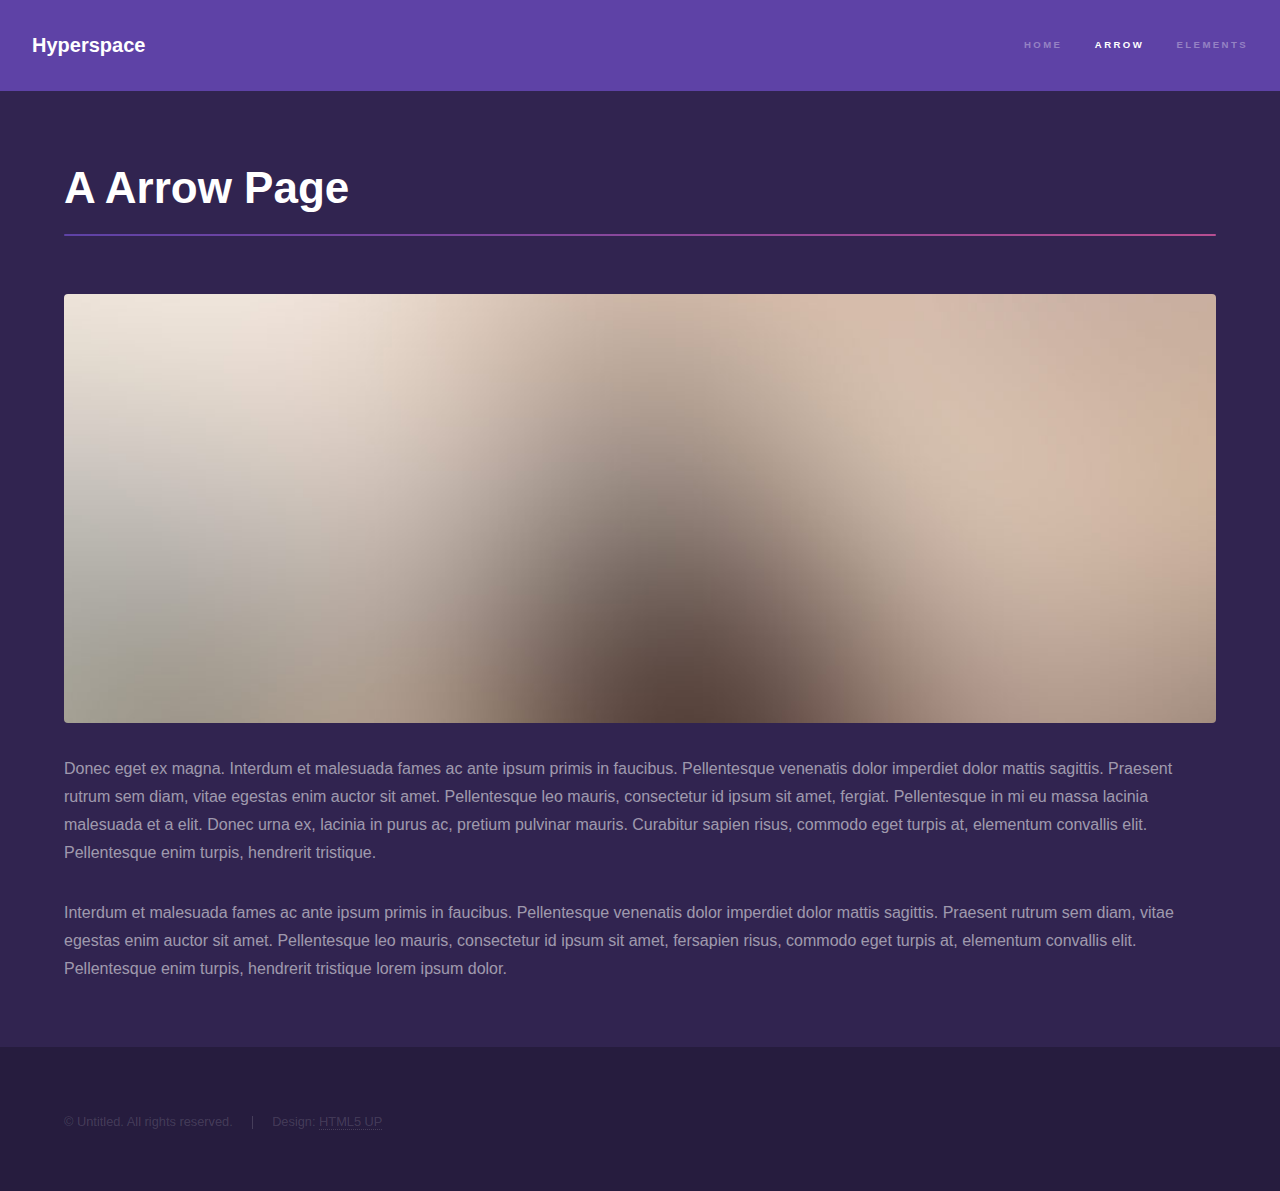
==== Arrow.html @ 95cb5cd8 "working on portfolio site images" ====
<!DOCTYPE HTML>
<!--
	Hyperspace by HTML5 UP
	html5up.net | @ajlkn
	Free for personal and commercial use under the CCA 3.0 license (html5up.net/license)
-->
<html>
	<head>
		<title>Arrow - Hyperspace by HTML5 UP</title>
		<meta charset="utf-8" />
		<meta name="viewport" content="width=device-width, initial-scale=1, user-scalable=no" />
		<link rel="stylesheet" href="assets/css/main.css" />
		<noscript><link rel="stylesheet" href="assets/css/noscript.css" /></noscript>
	</head>
	<body class="is-preload">

		<!-- Header -->
			<header id="header">
				<a href="index.html" class="title">Hyperspace</a>
				<nav>
					<ul>
						<li><a href="index.html">Home</a></li>
						<li><a href="Arrow.html" class="active">Arrow</a></li>
						<li><a href="elements.html">Elements</a></li>
					</ul>
				</nav>
			</header>

		<!-- Wrapper -->
			<div id="wrapper">

				<!-- Main -->
					<section id="main" class="wrapper">
						<div class="inner">
							<h1 class="major">A Arrow Page</h1>
							<span class="image fit"><img src="images/pic04.jpg" alt="" /></span>
							<p>Donec eget ex magna. Interdum et malesuada fames ac ante ipsum primis in faucibus. Pellentesque venenatis dolor imperdiet dolor mattis sagittis. Praesent rutrum sem diam, vitae egestas enim auctor sit amet. Pellentesque leo mauris, consectetur id ipsum sit amet, fergiat. Pellentesque in mi eu massa lacinia malesuada et a elit. Donec urna ex, lacinia in purus ac, pretium pulvinar mauris. Curabitur sapien risus, commodo eget turpis at, elementum convallis elit. Pellentesque enim turpis, hendrerit tristique.</p>
							<p>Interdum et malesuada fames ac ante ipsum primis in faucibus. Pellentesque venenatis dolor imperdiet dolor mattis sagittis. Praesent rutrum sem diam, vitae egestas enim auctor sit amet. Pellentesque leo mauris, consectetur id ipsum sit amet, fersapien risus, commodo eget turpis at, elementum convallis elit. Pellentesque enim turpis, hendrerit tristique lorem ipsum dolor.</p>
						</div>
					</section>

			</div>

		<!-- Footer -->
			<footer id="footer" class="wrapper alt">
				<div class="inner">
					<ul class="menu">
						<li>&copy; Untitled. All rights reserved.</li><li>Design: <a href="http://html5up.net">HTML5 UP</a></li>
					</ul>
				</div>
			</footer>

		<!-- Scripts -->
			<script src="assets/js/jquery.min.js"></script>
			<script src="assets/js/jquery.scrollex.min.js"></script>
			<script src="assets/js/jquery.scrolly.min.js"></script>
			<script src="assets/js/browser.min.js"></script>
			<script src="assets/js/breakpoints.min.js"></script>
			<script src="assets/js/util.js"></script>
			<script src="assets/js/main.js"></script>

	</body>
</html>
---- assets/css/main.css ----
@import url(fontawesome-all.min.css);

/*
	Hyperspace by HTML5 UP
	html5up.net | @ajlkn
	Free for personal and commercial use under the CCA 3.0 license (html5up.net/license)
*/

html, body, div, span, applet, object,
iframe, h1, h2, h3, h4, h5, h6, p, blockquote,
pre, a, abbr, acronym, address, big, cite,
code, del, dfn, em, img, ins, kbd, q, s, samp,
small, strike, strong, sub, sup, tt, var, b,
u, i, center, dl, dt, dd, ol, ul, li, fieldset,
form, label, legend, table, caption, tbody,
tfoot, thead, tr, th, td, article, aside,
canvas, details, embed, figure, figcaption,
footer, header, hgroup, menu, nav, output, ruby,
section, summary, time, mark, audio, video {
	margin: 0;
	padding: 0;
	border: 0;
	font-size: 100%;
	font: inherit;
	vertical-align: baseline;}

article, aside, details, figcaption, figure,
footer, header, hgroup, menu, nav, section {
	display: block;}

body {
	line-height: 1;
}

ol, ul {
	list-style: none;
}

blockquote, q {
	quotes: none;
}

	blockquote:before, blockquote:after, q:before, q:after {
		content: '';
		content: none;
	}

table {
	border-collapse: collapse;
	border-spacing: 0;
}

body {
	-webkit-text-size-adjust: none;
}

mark {
	background-color: transparent;
	color: inherit;
}

input::-moz-focus-inner {
	border: 0;
	padding: 0;
}

input, select, textarea {
	-moz-appearance: none;
	-webkit-appearance: none;
	-ms-appearance: none;
	appearance: none;
}

/* Basic */

	@-ms-viewport {
		width: device-width;
	}

	body {
		-ms-overflow-style: scrollbar;
	}

	@media screen and (max-width: 480px) {

		html, body {
			min-width: 320px;
		}

	}

	html {
		box-sizing: border-box;
	}

	*, *:before, *:after {
		box-sizing: inherit;
	}

	body {
		background: #312450;
	}

		body.is-preload *, body.is-preload *:before, body.is-preload *:after {
			-moz-animation: none !important;
			-webkit-animation: none !important;
			-ms-animation: none !important;
			animation: none !important;
			-moz-transition: none !important;
			-webkit-transition: none !important;
			-ms-transition: none !important;
			transition: none !important;
		}

/* Type */

	body, input, select, textarea {
		color: rgba(255, 255, 255, 0.55);
		font-family: Arial, Helvetica, sans-serif;
		font-size: 16.5pt;
		font-weight: normal;
		line-height: 1.75;
	}

		@media screen and (max-width: 1680px) {

			body, input, select, textarea {
				font-size: 13pt;
			}

		}

		@media screen and (max-width: 1280px) {

			body, input, select, textarea {
				font-size: 12pt;
			}

		}

		@media screen and (max-width: 360px) {

			body, input, select, textarea {
				font-size: 11pt;
			}

		}

	a {
		-moz-transition: color 0.2s ease, border-bottom-color 0.2s ease;
		-webkit-transition: color 0.2s ease, border-bottom-color 0.2s ease;
		-ms-transition: color 0.2s ease, border-bottom-color 0.2s ease;
		transition: color 0.2s ease, border-bottom-color 0.2s ease;
		border-bottom: dotted 1px rgba(255, 255, 255, 0.35);
		color: inherit;
		text-decoration: none;
	}

		a:hover {
			border-bottom-color: transparent;
			color: #ffffff;
		}

	strong, b {
		color: #ffffff;
		font-weight: bold;
	}

	em, i {
		font-style: italic;
	}

	p {
		margin: 0 0 2em 0;
	}

	h1, h2, h4, h5, h6 {
		color: #ffffff;
		font-weight: bold;
		line-height: 1.5;
		margin: 0 0 0.5em 0;
	}

		h1 a, h2 a, h3 a, h4 a, h5 a, h6 a {
			color: inherit;
			text-decoration: none;
		}

	h1 {
		font-size: 2.75em;
	}

		h1.major {
			margin: 0 0 1.3em 0;
			position: relative;
			padding-bottom: 0.35em;
		}

			h1.major:after {
				background-image: -moz-linear-gradient(to right, #5e42a6, #b74e91);
				background-image: -webkit-linear-gradient(to right, #5e42a6, #b74e91);
				background-image: -ms-linear-gradient(to right, #5e42a6, #b74e91);
				background-image: linear-gradient(to right, #5e42a6, #b74e91);
				-moz-transition: max-width 0.2s ease;
				-webkit-transition: max-width 0.2s ease;
				-ms-transition: max-width 0.2s ease;
				transition: max-width 0.2s ease;
				border-radius: 0.2em;
				bottom: 0;
				content: '';
				height: 0.05em;
				position: absolute;
				right: 0;
				width: 100%;
			}

	h2 {
		font-size: 1.75em;
	}

	h3 {
		font-size: 1.1em;
	}

	h4 {
		font-size: 1em;
	}

	h5 {
		font-size: 0.8em;
	}

	h6 {
		font-size: 0.6em;
	}

	@media screen and (max-width: 736px) {

		h1 {
			font-size: 2em;
		}

		h2 {
			font-size: 1.25em;
		}

		h3 {
			font-size: 1em;
		}

		h4 {
			font-size: 0.8em;
		}

		h5 {
			font-size: 0.6em;
		}

		h6 {
			font-size: 0.6em;
		}

	}

	sub {
		font-size: 0.8em;
		position: relative;
		top: 0.5em;
	}

	sup {
		font-size: 0.8em;
		position: relative;
		top: -0.5em;
	}

	blockquote {
		border-left: solid 4px rgba(255, 255, 255, 0.15);
		font-style: italic;
		margin: 0 0 2em 0;
		padding: 0.5em 0 0.5em 2em;
	}

	code {
		background: rgba(255, 255, 255, 0.05);
		border-radius: 0.25em;
		border: solid 1px rgba(255, 255, 255, 0.15);
		font-family: "Courier New", monospace;
		font-size: 0.9em;
		margin: 0 0.25em;
		padding: 0.25em 0.65em;
	}

	pre {
		-webkit-overflow-scrolling: touch;
		font-family: "Courier New", monospace;
		font-size: 0.9em;
		margin: 0 0 2em 0;
	}

		pre code {
			display: block;
			line-height: 1.75em;
			padding: 1em 1.5em;
			overflow-x: auto;
		}

	hr {
		border: 0;
		border-bottom: solid 1px rgba(255, 255, 255, 0.15);
		margin: 2em 0;
	}

		hr.major {
			margin: 3em 0;
		}

	.align-left {
		text-align: left;
	}

	.align-center {
		text-align: center;
	}

	.align-right {
		text-align: right;
	}

/* Row */

	.row {
		display: flex;
		flex-wrap: wrap;
		box-sizing: border-box;
		align-items: stretch;
	}

		.row > * {
			box-sizing: border-box;
		}

		.row.gtr-uniform > * > :last-child {
			margin-bottom: 0;
		}

		.row.aln-left {
			justify-content: flex-start;
		}

		.row.aln-center {
			justify-content: center;
		}

		.row.aln-right {
			justify-content: flex-end;
		}

		.row.aln-top {
			align-items: flex-start;
		}

		.row.aln-middle {
			align-items: center;
		}

		.row.aln-bottom {
			align-items: flex-end;
		}

		.row > .imp {
			order: -1;
		}

		.row > .col-1 {
			width: 8.33333%;
		}

		.row > .off-1 {
			margin-left: 8.33333%;
		}

		.row > .col-2 {
			width: 16.66667%;
		}

		.row > .off-2 {
			margin-left: 16.66667%;
		}

		.row > .col-3 {
			width: 25%;
		}

		.row > .off-3 {
			margin-left: 25%;
		}

		.row > .col-4 {
			width: 33.33333%;
		}

		.row > .off-4 {
			margin-left: 33.33333%;
		}

		.row > .col-5 {
			width: 41.66667%;
		}

		.row > .off-5 {
			margin-left: 41.66667%;
		}

		.row > .col-6 {
			width: 50%;
		}

		.row > .off-6 {
			margin-left: 50%;
		}

		.row > .col-7 {
			width: 58.33333%;
		}

		.row > .off-7 {
			margin-left: 58.33333%;
		}

		.row > .col-8 {
			width: 66.66667%;
		}

		.row > .off-8 {
			margin-left: 66.66667%;
		}

		.row > .col-9 {
			width: 75%;
		}

		.row > .off-9 {
			margin-left: 75%;
		}

		.row > .col-10 {
			width: 83.33333%;
		}

		.row > .off-10 {
			margin-left: 83.33333%;
		}

		.row > .col-11 {
			width: 91.66667%;
		}

		.row > .off-11 {
			margin-left: 91.66667%;
		}

		.row > .col-12 {
			width: 100%;
		}

		.row > .off-12 {
			margin-left: 100%;
		}

		.row.gtr-0 {
			margin-top: 0;
			margin-left: 0em;
		}

			.row.gtr-0 > * {
				padding: 0 0 0 0em;
			}

			.row.gtr-0.gtr-uniform {
				margin-top: 0em;
			}

				.row.gtr-0.gtr-uniform > * {
					padding-top: 0em;
				}

		.row.gtr-25 {
			margin-top: 0;
			margin-left: -0.375em;
		}

			.row.gtr-25 > * {
				padding: 0 0 0 0.375em;
			}

			.row.gtr-25.gtr-uniform {
				margin-top: -0.375em;
			}

				.row.gtr-25.gtr-uniform > * {
					padding-top: 0.375em;
				}

		.row.gtr-50 {
			margin-top: 0;
			margin-left: -0.75em;
		}

			.row.gtr-50 > * {
				padding: 0 0 0 0.75em;
			}

			.row.gtr-50.gtr-uniform {
				margin-top: -0.75em;
			}

				.row.gtr-50.gtr-uniform > * {
					padding-top: 0.75em;
				}

		.row {
			margin-top: 0;
			margin-left: -1.5em;
		}

			.row > * {
				padding: 0 0 0 1.5em;
			}

			.row.gtr-uniform {
				margin-top: -1.5em;
			}

				.row.gtr-uniform > * {
					padding-top: 1.5em;
				}

		.row.gtr-150 {
			margin-top: 0;
			margin-left: -2.25em;
		}

			.row.gtr-150 > * {
				padding: 0 0 0 2.25em;
			}

			.row.gtr-150.gtr-uniform {
				margin-top: -2.25em;
			}

				.row.gtr-150.gtr-uniform > * {
					padding-top: 2.25em;
				}

		.row.gtr-200 {
			margin-top: 0;
			margin-left: -3em;
		}

			.row.gtr-200 > * {
				padding: 0 0 0 3em;
			}

			.row.gtr-200.gtr-uniform {
				margin-top: -3em;
			}

				.row.gtr-200.gtr-uniform > * {
					padding-top: 3em;
				}

		@media screen and (max-width: 1680px) {

			.row {
				display: flex;
				flex-wrap: wrap;
				box-sizing: border-box;
				align-items: stretch;
			}

				.row > * {
					box-sizing: border-box;
				}

				.row.gtr-uniform > * > :last-child {
					margin-bottom: 0;
				}

				.row.aln-left {
					justify-content: flex-start;
				}

				.row.aln-center {
					justify-content: center;
				}

				.row.aln-right {
					justify-content: flex-end;
				}

				.row.aln-top {
					align-items: flex-start;
				}

				.row.aln-middle {
					align-items: center;
				}

				.row.aln-bottom {
					align-items: flex-end;
				}

				.row > .imp-xlarge {
					order: -1;
				}

				.row > .col-1-xlarge {
					width: 8.33333%;
				}

				.row > .off-1-xlarge {
					margin-left: 8.33333%;
				}

				.row > .col-2-xlarge {
					width: 16.66667%;
				}

				.row > .off-2-xlarge {
					margin-left: 16.66667%;
				}

				.row > .col-3-xlarge {
					width: 25%;
				}

				.row > .off-3-xlarge {
					margin-left: 25%;
				}

				.row > .col-4-xlarge {
					width: 33.33333%;
				}

				.row > .off-4-xlarge {
					margin-left: 33.33333%;
				}

				.row > .col-5-xlarge {
					width: 41.66667%;
				}

				.row > .off-5-xlarge {
					margin-left: 41.66667%;
				}

				.row > .col-6-xlarge {
					width: 50%;
				}

				.row > .off-6-xlarge {
					margin-left: 50%;
				}

				.row > .col-7-xlarge {
					width: 58.33333%;
				}

				.row > .off-7-xlarge {
					margin-left: 58.33333%;
				}

				.row > .col-8-xlarge {
					width: 66.66667%;
				}

				.row > .off-8-xlarge {
					margin-left: 66.66667%;
				}

				.row > .col-9-xlarge {
					width: 75%;
				}

				.row > .off-9-xlarge {
					margin-left: 75%;
				}

				.row > .col-10-xlarge {
					width: 83.33333%;
				}

				.row > .off-10-xlarge {
					margin-left: 83.33333%;
				}

				.row > .col-11-xlarge {
					width: 91.66667%;
				}

				.row > .off-11-xlarge {
					margin-left: 91.66667%;
				}

				.row > .col-12-xlarge {
					width: 100%;
				}

				.row > .off-12-xlarge {
					margin-left: 100%;
				}

				.row.gtr-0 {
					margin-top: 0;
					margin-left: 0em;
				}

					.row.gtr-0 > * {
						padding: 0 0 0 0em;
					}

					.row.gtr-0.gtr-uniform {
						margin-top: 0em;
					}

						.row.gtr-0.gtr-uniform > * {
							padding-top: 0em;
						}

				.row.gtr-25 {
					margin-top: 0;
					margin-left: -0.375em;
				}

					.row.gtr-25 > * {
						padding: 0 0 0 0.375em;
					}

					.row.gtr-25.gtr-uniform {
						margin-top: -0.375em;
					}

						.row.gtr-25.gtr-uniform > * {
							padding-top: 0.375em;
						}

				.row.gtr-50 {
					margin-top: 0;
					margin-left: -0.75em;
				}

					.row.gtr-50 > * {
						padding: 0 0 0 0.75em;
					}

					.row.gtr-50.gtr-uniform {
						margin-top: -0.75em;
					}

						.row.gtr-50.gtr-uniform > * {
							padding-top: 0.75em;
						}

				.row {
					margin-top: 0;
					margin-left: -1.5em;
				}

					.row > * {
						padding: 0 0 0 1.5em;
					}

					.row.gtr-uniform {
						margin-top: -1.5em;
					}

						.row.gtr-uniform > * {
							padding-top: 1.5em;
						}

				.row.gtr-150 {
					margin-top: 0;
					margin-left: -2.25em;
				}

					.row.gtr-150 > * {
						padding: 0 0 0 2.25em;
					}

					.row.gtr-150.gtr-uniform {
						margin-top: -2.25em;
					}

						.row.gtr-150.gtr-uniform > * {
							padding-top: 2.25em;
						}

				.row.gtr-200 {
					margin-top: 0;
					margin-left: -3em;
				}

					.row.gtr-200 > * {
						padding: 0 0 0 3em;
					}

					.row.gtr-200.gtr-uniform {
						margin-top: -3em;
					}

						.row.gtr-200.gtr-uniform > * {
							padding-top: 3em;
						}

		}

		@media screen and (max-width: 1280px) {

			.row {
				display: flex;
				flex-wrap: wrap;
				box-sizing: border-box;
				align-items: stretch;
			}

				.row > * {
					box-sizing: border-box;
				}

				.row.gtr-uniform > * > :last-child {
					margin-bottom: 0;
				}

				.row.aln-left {
					justify-content: flex-start;
				}

				.row.aln-center {
					justify-content: center;
				}

				.row.aln-right {
					justify-content: flex-end;
				}

				.row.aln-top {
					align-items: flex-start;
				}

				.row.aln-middle {
					align-items: center;
				}

				.row.aln-bottom {
					align-items: flex-end;
				}

				.row > .imp-large {
					order: -1;
				}

				.row > .col-1-large {
					width: 8.33333%;
				}

				.row > .off-1-large {
					margin-left: 8.33333%;
				}

				.row > .col-2-large {
					width: 16.66667%;
				}

				.row > .off-2-large {
					margin-left: 16.66667%;
				}

				.row > .col-3-large {
					width: 25%;
				}

				.row > .off-3-large {
					margin-left: 25%;
				}

				.row > .col-4-large {
					width: 33.33333%;
				}

				.row > .off-4-large {
					margin-left: 33.33333%;
				}

				.row > .col-5-large {
					width: 41.66667%;
				}

				.row > .off-5-large {
					margin-left: 41.66667%;
				}

				.row > .col-6-large {
					width: 50%;
				}

				.row > .off-6-large {
					margin-left: 50%;
				}

				.row > .col-7-large {
					width: 58.33333%;
				}

				.row > .off-7-large {
					margin-left: 58.33333%;
				}

				.row > .col-8-large {
					width: 66.66667%;
				}

				.row > .off-8-large {
					margin-left: 66.66667%;
				}

				.row > .col-9-large {
					width: 75%;
				}

				.row > .off-9-large {
					margin-left: 75%;
				}

				.row > .col-10-large {
					width: 83.33333%;
				}

				.row > .off-10-large {
					margin-left: 83.33333%;
				}

				.row > .col-11-large {
					width: 91.66667%;
				}

				.row > .off-11-large {
					margin-left: 91.66667%;
				}

				.row > .col-12-large {
					width: 100%;
				}

				.row > .off-12-large {
					margin-left: 100%;
				}

				.row.gtr-0 {
					margin-top: 0;
					margin-left: 0em;
				}

					.row.gtr-0 > * {
						padding: 0 0 0 0em;
					}

					.row.gtr-0.gtr-uniform {
						margin-top: 0em;
					}

						.row.gtr-0.gtr-uniform > * {
							padding-top: 0em;
						}

				.row.gtr-25 {
					margin-top: 0;
					margin-left: -0.375em;
				}

					.row.gtr-25 > * {
						padding: 0 0 0 0.375em;
					}

					.row.gtr-25.gtr-uniform {
						margin-top: -0.375em;
					}

						.row.gtr-25.gtr-uniform > * {
							padding-top: 0.375em;
						}

				.row.gtr-50 {
					margin-top: 0;
					margin-left: -0.75em;
				}

					.row.gtr-50 > * {
						padding: 0 0 0 0.75em;
					}

					.row.gtr-50.gtr-uniform {
						margin-top: -0.75em;
					}

						.row.gtr-50.gtr-uniform > * {
							padding-top: 0.75em;
						}

				.row {
					margin-top: 0;
					margin-left: -1.5em;
				}

					.row > * {
						padding: 0 0 0 1.5em;
					}

					.row.gtr-uniform {
						margin-top: -1.5em;
					}

						.row.gtr-uniform > * {
							padding-top: 1.5em;
						}

				.row.gtr-150 {
					margin-top: 0;
					margin-left: -2.25em;
				}

					.row.gtr-150 > * {
						padding: 0 0 0 2.25em;
					}

					.row.gtr-150.gtr-uniform {
						margin-top: -2.25em;
					}

						.row.gtr-150.gtr-uniform > * {
							padding-top: 2.25em;
						}

				.row.gtr-200 {
					margin-top: 0;
					margin-left: -3em;
				}

					.row.gtr-200 > * {
						padding: 0 0 0 3em;
					}

					.row.gtr-200.gtr-uniform {
						margin-top: -3em;
					}

						.row.gtr-200.gtr-uniform > * {
							padding-top: 3em;
						}

		}

		@media screen and (max-width: 980px) {

			.row {
				display: flex;
				flex-wrap: wrap;
				box-sizing: border-box;
				align-items: stretch;
			}

				.row > * {
					box-sizing: border-box;
				}

				.row.gtr-uniform > * > :last-child {
					margin-bottom: 0;
				}

				.row.aln-left {
					justify-content: flex-start;
				}

				.row.aln-center {
					justify-content: center;
				}

				.row.aln-right {
					justify-content: flex-end;
				}

				.row.aln-top {
					align-items: flex-start;
				}

				.row.aln-middle {
					align-items: center;
				}

				.row.aln-bottom {
					align-items: flex-end;
				}

				.row > .imp-medium {
					order: -1;
				}

				.row > .col-1-medium {
					width: 8.33333%;
				}

				.row > .off-1-medium {
					margin-left: 8.33333%;
				}

				.row > .col-2-medium {
					width: 16.66667%;
				}

				.row > .off-2-medium {
					margin-left: 16.66667%;
				}

				.row > .col-3-medium {
					width: 25%;
				}

				.row > .off-3-medium {
					margin-left: 25%;
				}

				.row > .col-4-medium {
					width: 33.33333%;
				}

				.row > .off-4-medium {
					margin-left: 33.33333%;
				}

				.row > .col-5-medium {
					width: 41.66667%;
				}

				.row > .off-5-medium {
					margin-left: 41.66667%;
				}

				.row > .col-6-medium {
					width: 50%;
				}

				.row > .off-6-medium {
					margin-left: 50%;
				}

				.row > .col-7-medium {
					width: 58.33333%;
				}

				.row > .off-7-medium {
					margin-left: 58.33333%;
				}

				.row > .col-8-medium {
					width: 66.66667%;
				}

				.row > .off-8-medium {
					margin-left: 66.66667%;
				}

				.row > .col-9-medium {
					width: 75%;
				}

				.row > .off-9-medium {
					margin-left: 75%;
				}

				.row > .col-10-medium {
					width: 83.33333%;
				}

				.row > .off-10-medium {
					margin-left: 83.33333%;
				}

				.row > .col-11-medium {
					width: 91.66667%;
				}

				.row > .off-11-medium {
					margin-left: 91.66667%;
				}

				.row > .col-12-medium {
					width: 100%;
				}

				.row > .off-12-medium {
					margin-left: 100%;
				}

				.row.gtr-0 {
					margin-top: 0;
					margin-left: 0em;
				}

					.row.gtr-0 > * {
						padding: 0 0 0 0em;
					}

					.row.gtr-0.gtr-uniform {
						margin-top: 0em;
					}

						.row.gtr-0.gtr-uniform > * {
							padding-top: 0em;
						}

				.row.gtr-25 {
					margin-top: 0;
					margin-left: -0.375em;
				}

					.row.gtr-25 > * {
						padding: 0 0 0 0.375em;
					}

					.row.gtr-25.gtr-uniform {
						margin-top: -0.375em;
					}

						.row.gtr-25.gtr-uniform > * {
							padding-top: 0.375em;
						}

				.row.gtr-50 {
					margin-top: 0;
					margin-left: -0.75em;
				}

					.row.gtr-50 > * {
						padding: 0 0 0 0.75em;
					}

					.row.gtr-50.gtr-uniform {
						margin-top: -0.75em;
					}

						.row.gtr-50.gtr-uniform > * {
							padding-top: 0.75em;
						}

				.row {
					margin-top: 0;
					margin-left: -1.5em;
				}

					.row > * {
						padding: 0 0 0 1.5em;
					}

					.row.gtr-uniform {
						margin-top: -1.5em;
					}

						.row.gtr-uniform > * {
							padding-top: 1.5em;
						}

				.row.gtr-150 {
					margin-top: 0;
					margin-left: -2.25em;
				}

					.row.gtr-150 > * {
						padding: 0 0 0 2.25em;
					}

					.row.gtr-150.gtr-uniform {
						margin-top: -2.25em;
					}

						.row.gtr-150.gtr-uniform > * {
							padding-top: 2.25em;
						}

				.row.gtr-200 {
					margin-top: 0;
					margin-left: -3em;
				}

					.row.gtr-200 > * {
						padding: 0 0 0 3em;
					}

					.row.gtr-200.gtr-uniform {
						margin-top: -3em;
					}

						.row.gtr-200.gtr-uniform > * {
							padding-top: 3em;
						}

		}

		@media screen and (max-width: 736px) {

			.row {
				display: flex;
				flex-wrap: wrap;
				box-sizing: border-box;
				align-items: stretch;
			}

				.row > * {
					box-sizing: border-box;
				}

				.row.gtr-uniform > * > :last-child {
					margin-bottom: 0;
				}

				.row.aln-left {
					justify-content: flex-start;
				}

				.row.aln-center {
					justify-content: center;
				}

				.row.aln-right {
					justify-content: flex-end;
				}

				.row.aln-top {
					align-items: flex-start;
				}

				.row.aln-middle {
					align-items: center;
				}

				.row.aln-bottom {
					align-items: flex-end;
				}

				.row > .imp-small {
					order: -1;
				}

				.row > .col-1-small {
					width: 8.33333%;
				}

				.row > .off-1-small {
					margin-left: 8.33333%;
				}

				.row > .col-2-small {
					width: 16.66667%;
				}

				.row > .off-2-small {
					margin-left: 16.66667%;
				}

				.row > .col-3-small {
					width: 25%;
				}

				.row > .off-3-small {
					margin-left: 25%;
				}

				.row > .col-4-small {
					width: 33.33333%;
				}

				.row > .off-4-small {
					margin-left: 33.33333%;
				}

				.row > .col-5-small {
					width: 41.66667%;
				}

				.row > .off-5-small {
					margin-left: 41.66667%;
				}

				.row > .col-6-small {
					width: 50%;
				}

				.row > .off-6-small {
					margin-left: 50%;
				}

				.row > .col-7-small {
					width: 58.33333%;
				}

				.row > .off-7-small {
					margin-left: 58.33333%;
				}

				.row > .col-8-small {
					width: 66.66667%;
				}

				.row > .off-8-small {
					margin-left: 66.66667%;
				}

				.row > .col-9-small {
					width: 75%;
				}

				.row > .off-9-small {
					margin-left: 75%;
				}

				.row > .col-10-small {
					width: 83.33333%;
				}

				.row > .off-10-small {
					margin-left: 83.33333%;
				}

				.row > .col-11-small {
					width: 91.66667%;
				}

				.row > .off-11-small {
					margin-left: 91.66667%;
				}

				.row > .col-12-small {
					width: 100%;
				}

				.row > .off-12-small {
					margin-left: 100%;
				}

				.row.gtr-0 {
					margin-top: 0;
					margin-left: 0em;
				}

					.row.gtr-0 > * {
						padding: 0 0 0 0em;
					}

					.row.gtr-0.gtr-uniform {
						margin-top: 0em;
					}

						.row.gtr-0.gtr-uniform > * {
							padding-top: 0em;
						}

				.row.gtr-25 {
					margin-top: 0;
					margin-left: -0.375em;
				}

					.row.gtr-25 > * {
						padding: 0 0 0 0.375em;
					}

					.row.gtr-25.gtr-uniform {
						margin-top: -0.375em;
					}

						.row.gtr-25.gtr-uniform > * {
							padding-top: 0.375em;
						}

				.row.gtr-50 {
					margin-top: 0;
					margin-left: -0.75em;
				}

					.row.gtr-50 > * {
						padding: 0 0 0 0.75em;
					}

					.row.gtr-50.gtr-uniform {
						margin-top: -0.75em;
					}

						.row.gtr-50.gtr-uniform > * {
							padding-top: 0.75em;
						}

				.row {
					margin-top: 0;
					margin-left: -1.5em;
				}

					.row > * {
						padding: 0 0 0 1.5em;
					}

					.row.gtr-uniform {
						margin-top: -1.5em;
					}

						.row.gtr-uniform > * {
							padding-top: 1.5em;
						}

				.row.gtr-150 {
					margin-top: 0;
					margin-left: -2.25em;
				}

					.row.gtr-150 > * {
						padding: 0 0 0 2.25em;
					}

					.row.gtr-150.gtr-uniform {
						margin-top: -2.25em;
					}

						.row.gtr-150.gtr-uniform > * {
							padding-top: 2.25em;
						}

				.row.gtr-200 {
					margin-top: 0;
					margin-left: -3em;
				}

					.row.gtr-200 > * {
						padding: 0 0 0 3em;
					}

					.row.gtr-200.gtr-uniform {
						margin-top: -3em;
					}

						.row.gtr-200.gtr-uniform > * {
							padding-top: 3em;
						}

		}

		@media screen and (max-width: 480px) {

			.row {
				display: flex;
				flex-wrap: wrap;
				box-sizing: border-box;
				align-items: stretch;
			}

				.row > * {
					box-sizing: border-box;
				}

				.row.gtr-uniform > * > :last-child {
					margin-bottom: 0;
				}

				.row.aln-left {
					justify-content: flex-start;
				}

				.row.aln-center {
					justify-content: center;
				}

				.row.aln-right {
					justify-content: flex-end;
				}

				.row.aln-top {
					align-items: flex-start;
				}

				.row.aln-middle {
					align-items: center;
				}

				.row.aln-bottom {
					align-items: flex-end;
				}

				.row > .imp-xsmall {
					order: -1;
				}

				.row > .col-1-xsmall {
					width: 8.33333%;
				}

				.row > .off-1-xsmall {
					margin-left: 8.33333%;
				}

				.row > .col-2-xsmall {
					width: 16.66667%;
				}

				.row > .off-2-xsmall {
					margin-left: 16.66667%;
				}

				.row > .col-3-xsmall {
					width: 25%;
				}

				.row > .off-3-xsmall {
					margin-left: 25%;
				}

				.row > .col-4-xsmall {
					width: 33.33333%;
				}

				.row > .off-4-xsmall {
					margin-left: 33.33333%;
				}

				.row > .col-5-xsmall {
					width: 41.66667%;
				}

				.row > .off-5-xsmall {
					margin-left: 41.66667%;
				}

				.row > .col-6-xsmall {
					width: 50%;
				}

				.row > .off-6-xsmall {
					margin-left: 50%;
				}

				.row > .col-7-xsmall {
					width: 58.33333%;
				}

				.row > .off-7-xsmall {
					margin-left: 58.33333%;
				}

				.row > .col-8-xsmall {
					width: 66.66667%;
				}

				.row > .off-8-xsmall {
					margin-left: 66.66667%;
				}

				.row > .col-9-xsmall {
					width: 75%;
				}

				.row > .off-9-xsmall {
					margin-left: 75%;
				}

				.row > .col-10-xsmall {
					width: 83.33333%;
				}

				.row > .off-10-xsmall {
					margin-left: 83.33333%;
				}

				.row > .col-11-xsmall {
					width: 91.66667%;
				}

				.row > .off-11-xsmall {
					margin-left: 91.66667%;
				}

				.row > .col-12-xsmall {
					width: 100%;
				}

				.row > .off-12-xsmall {
					margin-left: 100%;
				}

				.row.gtr-0 {
					margin-top: 0;
					margin-left: 0em;
				}

					.row.gtr-0 > * {
						padding: 0 0 0 0em;
					}

					.row.gtr-0.gtr-uniform {
						margin-top: 0em;
					}

						.row.gtr-0.gtr-uniform > * {
							padding-top: 0em;
						}

				.row.gtr-25 {
					margin-top: 0;
					margin-left: -0.375em;
				}

					.row.gtr-25 > * {
						padding: 0 0 0 0.375em;
					}

					.row.gtr-25.gtr-uniform {
						margin-top: -0.375em;
					}

						.row.gtr-25.gtr-uniform > * {
							padding-top: 0.375em;
						}

				.row.gtr-50 {
					margin-top: 0;
					margin-left: -0.75em;
				}

					.row.gtr-50 > * {
						padding: 0 0 0 0.75em;
					}

					.row.gtr-50.gtr-uniform {
						margin-top: -0.75em;
					}

						.row.gtr-50.gtr-uniform > * {
							padding-top: 0.75em;
						}

				.row {
					margin-top: 0;
					margin-left: -1.5em;
				}

					.row > * {
						padding: 0 0 0 1.5em;
					}

					.row.gtr-uniform {
						margin-top: -1.5em;
					}

						.row.gtr-uniform > * {
							padding-top: 1.5em;
						}

				.row.gtr-150 {
					margin-top: 0;
					margin-left: -2.25em;
				}

					.row.gtr-150 > * {
						padding: 0 0 0 2.25em;
					}

					.row.gtr-150.gtr-uniform {
						margin-top: -2.25em;
					}

						.row.gtr-150.gtr-uniform > * {
							padding-top: 2.25em;
						}

				.row.gtr-200 {
					margin-top: 0;
					margin-left: -3em;
				}

					.row.gtr-200 > * {
						padding: 0 0 0 3em;
					}

					.row.gtr-200.gtr-uniform {
						margin-top: -3em;
					}

						.row.gtr-200.gtr-uniform > * {
							padding-top: 3em;
						}

		}

/* Box */

	.box {
		border-radius: 0.25em;
		border: solid 1px rgba(255, 255, 255, 0.15);
		margin-bottom: 2em;
		padding: 1.5em;
	}

		.box > :last-child,
		.box > :last-child > :last-child,
		.box > :last-child > :last-child > :last-child {
			margin-bottom: 0;
		}

		.box.alt {
			border: 0;
			border-radius: 0;
			padding: 0;
		}

/* Button */

	input[type="submit"],
	input[type="reset"],
	input[type="button"],
	button,
	.button {
		-moz-appearance: none;
		-webkit-appearance: none;
		-ms-appearance: none;
		appearance: none;
		-moz-transition: border-color 0.2s ease;
		-webkit-transition: border-color 0.2s ease;
		-ms-transition: border-color 0.2s ease;
		transition: border-color 0.2s ease;
		background-color: transparent;
		border: solid 1px !important;
		border-color: rgba(255, 255, 255, 0.15) !important;
		border-radius: 3em;
		color: #ffffff !important;
		cursor: pointer;
		display: inline-block;
		font-size: 0.6em;
		font-weight: bold;
		height: calc(4.75em + 2px);
		letter-spacing: 0.25em;
		line-height: 4.75em;
		outline: 0;
		padding: 0 3.75em;
		position: relative;
		text-align: center;
		text-decoration: none;
		text-transform: uppercase;
		white-space: nowrap;
	}

		input[type="submit"]:after,
		input[type="reset"]:after,
		input[type="button"]:after,
		button:after,
		.button:after {
			-moz-transform: scale(0.25);
			-webkit-transform: scale(0.25);
			-ms-transform: scale(0.25);
			transform: scale(0.25);
			pointer-events: none;
			-moz-transition: opacity 0.2s ease, -moz-transform 0.2s ease;
			-webkit-transition: opacity 0.2s ease, -webkit-transform 0.2s ease;
			-ms-transition: opacity 0.2s ease, -ms-transform 0.2s ease;
			transition: opacity 0.2s ease, transform 0.2s ease;
			background: #ffffff;
			border-radius: 3em;
			content: '';
			height: 100%;
			left: 0;
			opacity: 0;
			position: absolute;
			top: 0;
			width: 100%;
		}

		input[type="submit"].icon:before,
		input[type="reset"].icon:before,
		input[type="button"].icon:before,
		button.icon:before,
		.button.icon:before {
			margin-right: 0.75em;
		}

		input[type="submit"].fit,
		input[type="reset"].fit,
		input[type="button"].fit,
		button.fit,
		.button.fit {
			width: 100%;
		}

		input[type="submit"].small,
		input[type="reset"].small,
		input[type="button"].small,
		button.small,
		.button.small {
			font-size: 0.4em;
		}

		input[type="submit"].large,
		input[type="reset"].large,
		input[type="button"].large,
		button.large,
		.button.large {
			font-size: 0.8em;
		}

		input[type="submit"].primary,
		input[type="reset"].primary,
		input[type="button"].primary,
		button.primary,
		.button.primary {
			background-color: #ffffff;
			color: #312450 !important;
		}

			input[type="submit"].primary:after,
			input[type="reset"].primary:after,
			input[type="button"].primary:after,
			button.primary:after,
			.button.primary:after {
				display: none;
			}

		input[type="submit"].disabled, input[type="submit"]:disabled,
		input[type="reset"].disabled,
		input[type="reset"]:disabled,
		input[type="button"].disabled,
		input[type="button"]:disabled,
		button.disabled,
		button:disabled,
		.button.disabled,
		.button:disabled {
			cursor: default;
			opacity: 0.5;
			pointer-events: none;
		}

		input[type="submit"]:hover,
		input[type="reset"]:hover,
		input[type="button"]:hover,
		button:hover,
		.button:hover {
			border-color: rgba(255, 255, 255, 0.55) !important;
		}

			input[type="submit"]:hover:after,
			input[type="reset"]:hover:after,
			input[type="button"]:hover:after,
			button:hover:after,
			.button:hover:after {
				opacity: 0.05;
				-moz-transform: scale(1);
				-webkit-transform: scale(1);
				-ms-transform: scale(1);
				transform: scale(1);
			}

			input[type="submit"]:hover:active,
			input[type="reset"]:hover:active,
			input[type="button"]:hover:active,
			button:hover:active,
			.button:hover:active {
				border-color: #ffffff !important;
			}

				input[type="submit"]:hover:active:after,
				input[type="reset"]:hover:active:after,
				input[type="button"]:hover:active:after,
				button:hover:active:after,
				.button:hover:active:after {
					opacity: 0.1;
				}

/* Features */

	.features {
		display: -moz-flex;
		display: -webkit-flex;
		display: -ms-flex;
		display: flex;
		-moz-flex-wrap: wrap;
		-webkit-flex-wrap: wrap;
		-ms-flex-wrap: wrap;
		flex-wrap: wrap;
		border-radius: 0.25em;
		border: solid 1px rgba(255, 255, 255, 0.15);
		background: rgba(255, 255, 255, 0.05);
		margin: 0 0 2em 0;
	}

		.features section {
			padding: 2em 1.5em 2em 7em ;
			width: 50%;
			border-top: solid 1px rgba(255, 255, 255, 0.15);
			position: relative;
		}

			.features section:nth-child(-n + 2) {
				border-top-width: 0;
			}

			.features section:nth-child(2n) {
				border-left: solid 1px rgba(255, 255, 255, 0.15);
			}

			.features section .icon {
				-moz-transition: opacity 0.5s ease, -moz-transform 0.5s ease;
				-webkit-transition: opacity 0.5s ease, -webkit-transform 0.5s ease;
				-ms-transition: opacity 0.5s ease, -ms-transform 0.5s ease;
				transition: opacity 0.5s ease, transform 0.5s ease;
				-moz-transition-delay: 1s;
				-webkit-transition-delay: 1s;
				-ms-transition-delay: 1s;
				transition-delay: 1s;
				-moz-transform: scale(1);
				-webkit-transform: scale(1);
				-ms-transform: scale(1);
				transform: scale(1);
				position: absolute;
				left: 3em;
				/* top: 3em; */
				opacity: 1;
			}

			.features section:nth-child(1) .icon {
				-moz-transition-delay: 0.15s;
				-webkit-transition-delay: 0.15s;
				-ms-transition-delay: 0.15s;
				transition-delay: 0.15s;
			}

			.features section:nth-child(2) .icon {
				-moz-transition-delay: 0.3s;
				-webkit-transition-delay: 0.3s;
				-ms-transition-delay: 0.3s;
				transition-delay: 0.3s;
			}

			.features section:nth-child(3) .icon {
				-moz-transition-delay: 0.45s;
				-webkit-transition-delay: 0.45s;
				-ms-transition-delay: 0.45s;
				transition-delay: 0.45s;
			}

			.features section:nth-child(4) .icon {
				-moz-transition-delay: 0.6s;
				-webkit-transition-delay: 0.6s;
				-ms-transition-delay: 0.6s;
				transition-delay: 0.6s;
			}

			.features section:nth-child(5) .icon {
				-moz-transition-delay: 0.75s;
				-webkit-transition-delay: 0.75s;
				-ms-transition-delay: 0.75s;
				transition-delay: 0.75s;
			}

			.features section:nth-child(6) .icon {
				-moz-transition-delay: 0.9s;
				-webkit-transition-delay: 0.9s;
				-ms-transition-delay: 0.9s;
				transition-delay: 0.9s;
			}

			.features section:nth-child(7) .icon {
				-moz-transition-delay: 1.05s;
				-webkit-transition-delay: 1.05s;
				-ms-transition-delay: 1.05s;
				transition-delay: 1.05s;
			}

			.features section:nth-child(8) .icon {
				-moz-transition-delay: 1.2s;
				-webkit-transition-delay: 1.2s;
				-ms-transition-delay: 1.2s;
				transition-delay: 1.2s;
			}

			.features section:nth-child(9) .icon {
				-moz-transition-delay: 1.35s;
				-webkit-transition-delay: 1.35s;
				-ms-transition-delay: 1.35s;
				transition-delay: 1.35s;
			}

			.features section:nth-child(10) .icon {
				-moz-transition-delay: 1.5s;
				-webkit-transition-delay: 1.5s;
				-ms-transition-delay: 1.5s;
				transition-delay: 1.5s;
			}

			.features section:nth-child(11) .icon {
				-moz-transition-delay: 1.65s;
				-webkit-transition-delay: 1.65s;
				-ms-transition-delay: 1.65s;
				transition-delay: 1.65s;
			}

			.features section:nth-child(12) .icon {
				-moz-transition-delay: 1.8s;
				-webkit-transition-delay: 1.8s;
				-ms-transition-delay: 1.8s;
				transition-delay: 1.8s;
			}

			.features section:nth-child(13) .icon {
				-moz-transition-delay: 1.95s;
				-webkit-transition-delay: 1.95s;
				-ms-transition-delay: 1.95s;
				transition-delay: 1.95s;
			}

			.features section:nth-child(14) .icon {
				-moz-transition-delay: 2.1s;
				-webkit-transition-delay: 2.1s;
				-ms-transition-delay: 2.1s;
				transition-delay: 2.1s;
			}

			.features section:nth-child(15) .icon {
				-moz-transition-delay: 2.25s;
				-webkit-transition-delay: 2.25s;
				-ms-transition-delay: 2.25s;
				transition-delay: 2.25s;
			}

			.features section:nth-child(16) .icon {
				-moz-transition-delay: 2.4s;
				-webkit-transition-delay: 2.4s;
				-ms-transition-delay: 2.4s;
				transition-delay: 2.4s;
			}

			.features section:nth-child(17) .icon {
				-moz-transition-delay: 2.55s;
				-webkit-transition-delay: 2.55s;
				-ms-transition-delay: 2.55s;
				transition-delay: 2.55s;
			}

			.features section:nth-child(18) .icon {
				-moz-transition-delay: 2.7s;
				-webkit-transition-delay: 2.7s;
				-ms-transition-delay: 2.7s;
				transition-delay: 2.7s;
			}

			.features section:nth-child(19) .icon {
				-moz-transition-delay: 2.85s;
				-webkit-transition-delay: 2.85s;
				-ms-transition-delay: 2.85s;
				transition-delay: 2.85s;
			}

			.features section:nth-child(20) .icon {
				-moz-transition-delay: 3s;
				-webkit-transition-delay: 3s;
				-ms-transition-delay: 3s;
				transition-delay: 3s;
			}

		.features.inactive section .icon {
			-moz-transform: scale(0.5);
			-webkit-transform: scale(0.5);
			-ms-transform: scale(0.5);
			transform: scale(0.5);
			opacity: 0;
		}

		@media screen and (max-width: 980px) {

			.features {
				display: block;
			}

				.features section {
					border-top-width: 1px !important;
					border-left-width: 0 !important;
					width: 100%;
				}

					.features section:first-child {
						border-top-width: 0 !important;
					}

		}

		@media screen and (max-width: 736px) {

			.features section {
				padding: 2.5em 1.5em 0.1em 5.5em ;
			}

				.features section .icon {
					left: 1.5em;
					top: 2em;
				}

		}

		@media screen and (max-width: 480px) {

			.features section {
				padding: 2em 1.5em 0.1em 1.5em ;
			}

				.features section .icon {
					left: 0;
					position: relative;
					top: 0;
				}

		}

/* Form */

	form {
		margin: 0 0 2em 0;
	}

		form > :last-child {
			margin-bottom: 0;
		}

		form > .fields {
			display: -moz-flex;
			display: -webkit-flex;
			display: -ms-flex;
			display: flex;
			-moz-flex-wrap: wrap;
			-webkit-flex-wrap: wrap;
			-ms-flex-wrap: wrap;
			flex-wrap: wrap;
			width: calc(100% + 3em);
			margin: -1.5em 0 2em -1.5em;
		}

			form > .fields > .field {
				-moz-flex-grow: 0;
				-webkit-flex-grow: 0;
				-ms-flex-grow: 0;
				flex-grow: 0;
				-moz-flex-shrink: 0;
				-webkit-flex-shrink: 0;
				-ms-flex-shrink: 0;
				flex-shrink: 0;
				padding: 1.5em 0 0 1.5em;
				width: calc(100% - 1.5em);
			}

				form > .fields > .field.half {
					width: calc(50% - 0.75em);
				}

				form > .fields > .field.third {
					width: calc(100%/3 - 0.5em);
				}

				form > .fields > .field.quarter {
					width: calc(25% - 0.375em);
				}

		@media screen and (max-width: 480px) {

			form > .fields {
				width: calc(100% + 3em);
				margin: -1.5em 0 2em -1.5em;
			}

				form > .fields > .field {
					padding: 1.5em 0 0 1.5em;
					width: calc(100% - 1.5em);
				}

					form > .fields > .field.half {
						width: calc(100% - 1.5em);
					}

					form > .fields > .field.third {
						width: calc(100% - 1.5em);
					}

					form > .fields > .field.quarter {
						width: calc(100% - 1.5em);
					}

		}

	label {
		color: #ffffff;
		font-weight: bold;
		line-height: 1.5;
		margin: 0 0 0.7em 0;
		display: block;
		font-size: 1.1em;
	}

	input[type="text"],
	input[type="password"],
	input[type="email"],
	input[type="tel"],
	select,
	textarea {
		-moz-appearance: none;
		-webkit-appearance: none;
		-ms-appearance: none;
		appearance: none;
		background: rgba(255, 255, 255, 0.05);
		border-radius: 0.25em;
		border: none;
		border: solid 1px rgba(255, 255, 255, 0.15);
		color: inherit;
		display: block;
		outline: 0;
		padding: 0 1em;
		text-decoration: none;
		width: 100%;
	}

		input[type="text"]:invalid,
		input[type="password"]:invalid,
		input[type="email"]:invalid,
		input[type="tel"]:invalid,
		select:invalid,
		textarea:invalid {
			box-shadow: none;
		}

		input[type="text"]:focus,
		input[type="password"]:focus,
		input[type="email"]:focus,
		input[type="tel"]:focus,
		select:focus,
		textarea:focus {
			border-color: #ffffff;
			box-shadow: 0 0 0 1px #ffffff;
		}

	select {
		background-image: url("data:image/svg+xml;charset=utf8,%3Csvg xmlns='http://www.w3.org/2000/svg' width='40' height='40' preserveAspectRatio='none' viewBox='0 0 40 40'%3E%3Cpath d='M9.4,12.3l10.4,10.4l10.4-10.4c0.2-0.2,0.5-0.4,0.9-0.4c0.3,0,0.6,0.1,0.9,0.4l3.3,3.3c0.2,0.2,0.4,0.5,0.4,0.9 c0,0.4-0.1,0.6-0.4,0.9L20.7,31.9c-0.2,0.2-0.5,0.4-0.9,0.4c-0.3,0-0.6-0.1-0.9-0.4L4.3,17.3c-0.2-0.2-0.4-0.5-0.4-0.9 c0-0.4,0.1-0.6,0.4-0.9l3.3-3.3c0.2-0.2,0.5-0.4,0.9-0.4S9.1,12.1,9.4,12.3z' fill='rgba(255, 255, 255, 0.15)' /%3E%3C/svg%3E");
		background-size: 1.25rem;
		background-repeat: no-repeat;
		background-position: calc(100% - 1rem) center;
		height: 2.75em;
		padding-right: 2.75em;
		text-overflow: ellipsis;
	}

		select option {
			color: #ffffff;
			background: #312450;
		}

		select:focus::-ms-value {
			background-color: transparent;
		}

		select::-ms-expand {
			display: none;
		}

	input[type="text"],
	input[type="password"],
	input[type="email"],
	select {
		height: 2.75em;
	}

	textarea {
		padding: 0.75em 1em;
	}

		body.is-ie textarea {
			min-height: 10em;
		}

	input[type="checkbox"],
	input[type="radio"] {
		-moz-appearance: none;
		-webkit-appearance: none;
		-ms-appearance: none;
		appearance: none;
		display: block;
		float: left;
		margin-right: -2em;
		opacity: 0;
		width: 1em;
		z-index: -1;
	}

		input[type="checkbox"] + label,
		input[type="radio"] + label {
			text-decoration: none;
			color: rgba(255, 255, 255, 0.55);
			cursor: pointer;
			display: inline-block;
			font-size: 1em;
			font-weight: normal;
			padding-left: 2.4em;
			padding-right: 0.75em;
			position: relative;
		}

			input[type="checkbox"] + label:before,
			input[type="radio"] + label:before {
				-moz-osx-font-smoothing: grayscale;
				-webkit-font-smoothing: antialiased;
				display: inline-block;
				font-style: normal;
				font-variant: normal;
				text-rendering: auto;
				line-height: 1;
				text-transform: none !important;
				font-family: 'Font Awesome 5 Free';
				font-weight: 900;
			}

			input[type="checkbox"] + label:before,
			input[type="radio"] + label:before {
				background: rgba(255, 255, 255, 0.05);
				border-radius: 0.25em;
				border: solid 1px rgba(255, 255, 255, 0.15);
				content: '';
				display: inline-block;
				font-size: 0.8em;
				height: 2.0625em;
				left: 0;
				line-height: 2.0625em;
				position: absolute;
				text-align: center;
				top: 0;
				width: 2.0625em;
			}

		input[type="checkbox"]:checked + label:before,
		input[type="radio"]:checked + label:before {
			background: #ffffff;
			border-color: #ffffff;
			color: #b74e91;
			content: '\f00c';
		}

		input[type="checkbox"]:focus + label:before,
		input[type="radio"]:focus + label:before {
			border-color: #ffffff;
			box-shadow: 0 0 0 1px #ffffff;
		}

	input[type="checkbox"] + label:before {
		border-radius: 0.25em;
	}

	input[type="radio"] + label:before {
		border-radius: 100%;
	}

	::-webkit-input-placeholder {
		color: rgba(255, 255, 255, 0.35) !important;
		opacity: 1.0;
	}

	:-moz-placeholder {
		color: rgba(255, 255, 255, 0.35) !important;
		opacity: 1.0;
	}

	::-moz-placeholder {
		color: rgba(255, 255, 255, 0.35) !important;
		opacity: 1.0;
	}

	:-ms-input-placeholder {
		color: rgba(255, 255, 255, 0.35) !important;
		opacity: 1.0;
	}

/* Icon */

	.icon {
		text-decoration: none;
		border-bottom: none;
		position: relative;
	}

		.icon:before {
			-moz-osx-font-smoothing: grayscale;
			-webkit-font-smoothing: antialiased;
			display: inline-block;
			font-style: normal;
			font-variant: normal;
			text-rendering: auto;
			line-height: 1;
			text-transform: none !important;
			font-family: 'Font Awesome 5 Free';
			font-weight: 400;
		}

		.icon > .label {
			display: none;
		}

		.icon:before {
			line-height: inherit;
		}

		.icon.solid:before {
			font-weight: 900;
		}

		.icon.brands:before {
			font-family: 'Font Awesome 5 Brands';
		}

		.icon.major {
			width: 2.5em;
			height: 2.5em;
			display: block;
			background: #ffffff;
			border-radius: 100%;
			color: #312450;
			text-align: center;
			line-height: 2.5em;
			margin: 0 0 1.3em 0;
		}

			.icon.major:before {
				font-size: 1.25em;
			}

				.wrapper.style1 .icon.major:before {
					color: #5e42a6;
				}

				.wrapper.style1-alt .icon.major:before {
					color: #493382;
				}

				.wrapper.style2 .icon.major:before {
					color: #5052b5;
				}

				.wrapper.style2-alt .icon.major:before {
					color: #3e4094;
				}

				.wrapper.style3 .icon.major:before {
					color: #b74e91;
				}

				.wrapper.style3-alt .icon.major:before {
					color: #953d75;
				}

/* Image */

	.image {
		border-radius: 0.25em;
		border: 0;
		display: inline-block;
		position: relative;
	}

		.image img {
			border-radius: 0.25em;
			display: block;
		}

		.image.left, .image.right {
			max-width: 40%;
		}

			.image.left img, .image.right img {
				width: 100%;
			}

		.image.left {
			float: left;
			margin: 0 1.5em 1em 0;
			top: 0.25em;
		}

		.image.right {
			float: right;
			margin: 0 0 1em 1.5em;
			top: 0.25em;
		}

		.image.fit {
			display: block;
			margin: 0 0 2em 0;
			width: 100%;
		}

			.image.fit img {
				width: 100%;
			}

		.image.main {
			display: block;
			margin: 0 0 3em 0;
			width: 100%;
		}

			.image.main img {
				width: 100%;
			}

/* List */

	ol {
		list-style: decimal;
		margin: 0 0 2em 0;
		padding-left: 1.25em;
	}

		ol li {
			padding-left: 0.25em;
		}

	ul {
		list-style: disc;
		margin: 0 0 2em 0;
		padding-left: 1em;
	}

		ul li {
			padding-left: 0.5em;
		}

		ul.alt {
			list-style: none;
			padding-left: 0;
		}

			ul.alt li {
				border-top: solid 1px rgba(255, 255, 255, 0.15);
				padding: 0.5em 0;
			}

				ul.alt li:first-child {
					border-top: 0;
					padding-top: 0;
				}

	dl {
		margin: 0 0 2em 0;
	}

		dl dt {
			display: block;
			font-weight: bold;
			margin: 0 0 1em 0;
		}

		dl dd {
			margin-left: 2em;
		}

/* Actions */

	ul.actions {
		display: -moz-flex;
		display: -webkit-flex;
		display: -ms-flex;
		display: flex;
		cursor: default;
		list-style: none;
		margin-left: -1em;
		padding-left: 0;
	}

		ul.actions li {
			padding: 0 0 0 1em;
			vertical-align: middle;
		}

		ul.actions.special {
			-moz-justify-content: center;
			-webkit-justify-content: center;
			-ms-justify-content: center;
			justify-content: center;
			width: 100%;
			margin-left: 0;
		}

			ul.actions.special li:first-child {
				padding-left: 0;
			}

		ul.actions.stacked {
			-moz-flex-direction: column;
			-webkit-flex-direction: column;
			-ms-flex-direction: column;
			flex-direction: column;
			margin-left: 0;
		}

			ul.actions.stacked li {
				padding: 1.3em 0 0 0;
			}

				ul.actions.stacked li:first-child {
					padding-top: 0;
				}

		ul.actions.fit {
			width: calc(100% + 1em);
		}

			ul.actions.fit li {
				-moz-flex-grow: 1;
				-webkit-flex-grow: 1;
				-ms-flex-grow: 1;
				flex-grow: 1;
				-moz-flex-shrink: 1;
				-webkit-flex-shrink: 1;
				-ms-flex-shrink: 1;
				flex-shrink: 1;
				width: 100%;
			}

				ul.actions.fit li > * {
					width: 100%;
				}

			ul.actions.fit.stacked {
				width: 100%;
			}

		@media screen and (max-width: 480px) {

			ul.actions:not(.fixed) {
				-moz-flex-direction: column;
				-webkit-flex-direction: column;
				-ms-flex-direction: column;
				flex-direction: column;
				margin-left: 0;
				width: 100% !important;
			}

				ul.actions:not(.fixed) li {
					-moz-flex-grow: 1;
					-webkit-flex-grow: 1;
					-ms-flex-grow: 1;
					flex-grow: 1;
					-moz-flex-shrink: 1;
					-webkit-flex-shrink: 1;
					-ms-flex-shrink: 1;
					flex-shrink: 1;
					padding: 1em 0 0 0;
					text-align: center;
					width: 100%;
				}

					ul.actions:not(.fixed) li > * {
						width: 100%;
					}

					ul.actions:not(.fixed) li:first-child {
						padding-top: 0;
					}

					ul.actions:not(.fixed) li input[type="submit"],
					ul.actions:not(.fixed) li input[type="reset"],
					ul.actions:not(.fixed) li input[type="button"],
					ul.actions:not(.fixed) li button,
					ul.actions:not(.fixed) li .button {
						width: 100%;
					}

						ul.actions:not(.fixed) li input[type="submit"].icon:before,
						ul.actions:not(.fixed) li input[type="reset"].icon:before,
						ul.actions:not(.fixed) li input[type="button"].icon:before,
						ul.actions:not(.fixed) li button.icon:before,
						ul.actions:not(.fixed) li .button.icon:before {
							margin-left: -0.5rem;
						}

		}

/* Contact */

	ul.contact {
		list-style: none;
		padding: 0;
	}

		ul.contact > li {
			padding: 0;
			margin: 1.5em 0 0 0;
		}

			ul.contact > li:first-child {
				margin-top: 0;
			}

/* Icons */

	ul.icons {
		cursor: default;
		list-style: none;
		padding-left: 0;
	}

		ul.icons li {
			display: inline-block;
			padding: 0 0.75em 0 0;
		}

			ul.icons li:last-child {
				padding-right: 0;
			}

			ul.icons li > a, ul.icons li > span {
				border: 0;
			}

				ul.icons li > a .label, ul.icons li > span .label {
					display: none;
				}

/* Menu */

	ul.menu {
		list-style: none;
		padding: 0;
	}

		ul.menu > li {
			border-left: solid 1px rgba(255, 255, 255, 0.15);
			display: inline-block;
			line-height: 1;
			margin-left: 1.5em;
			padding: 0 0 0 1.5em;
		}

			ul.menu > li:first-child {
				border-left: 0;
				margin: 0;
				padding-left: 0;
			}

		@media screen and (max-width: 480px) {

			ul.menu > li {
				border-left: 0;
				display: block;
				line-height: inherit;
				margin: 0.5em 0 0 0;
				padding-left: 0;
			}

		}

/* Section/Article */

	section.special, article.special {
		text-align: center;
	}

	header p {
		color: rgba(255, 255, 255, 0.35);
		position: relative;
		margin: 0 0 1.5em 0;
	}

	header h2 + p {
		font-size: 1.25em;
		margin-top: -1em;
		line-height: 1.5em;
	}

	header h3 + p {
		font-size: 1.1em;
		margin-top: -0.8em;
		line-height: 1.5em;
	}

	header h4 + p,
	header h5 + p,
	header h6 + p {
		font-size: 0.9em;
		margin-top: -0.6em;
		line-height: 1.5em;
	}

/* Split */

	.split {
		display: -moz-flex;
		display: -webkit-flex;
		display: -ms-flex;
		display: flex;
	}

		.split > * {
			width: calc(50% - 2.5em);
		}

		.split > :nth-child(2n - 1) {
			padding-right: 2.5em;
			border-right: solid 1px rgba(255, 255, 255, 0.15);
		}

		.split > :nth-child(2n) {
			padding-left: 2.5em;
		}

		.split.style1 > :nth-child(2n - 1) {
			width: calc(66.66666% - 2.5em);
		}

		.split.style1 > :nth-child(2n) {
			width: calc(33.33333% - 2.5em);
		}

		@media screen and (max-width: 1680px) {

			.split > * {
				width: calc(50% - 2em);
			}

			.split > :nth-child(2n - 1) {
				padding-right: 2em;
			}

			.split > :nth-child(2n) {
				padding-left: 2em;
			}

			.split.style1 > :nth-child(2n - 1) {
				width: calc(66.66666% - 2em);
			}

			.split.style1 > :nth-child(2n) {
				width: calc(33.33333% - 2em);
			}

		}

		@media screen and (max-width: 980px) {

			.split {
				display: block;
			}

				.split > * {
					border-top: solid 1px rgba(255, 255, 255, 0.15);
					margin: 4em 0 0 0;
					padding: 4em 0 0 0;
					width: 100% !important;
				}

				.split > :nth-child(2n - 1) {
					border-right: 0;
					padding-right: 0;
				}

				.split > :nth-child(2n) {
					padding-left: 0;
				}

				.split > :first-child {
					border-top: 0;
					margin-top: 0;
					padding-top: 0;
				}

		}

		@media screen and (max-width: 736px) {

			.split > * {
				margin: 3em 0 0 0;
				padding: 3em 0 0 0;
			}

		}

/* Spotlights */

	.spotlights > section {
		display: -moz-flex;
		display: -webkit-flex;
		display: -ms-flex;
		display: flex;
		-moz-flex-direction: row;
		-webkit-flex-direction: row;
		-ms-flex-direction: row;
		flex-direction: row;
		min-height: 22.5em;
	}

		body.is-ie .spotlights > section {
			min-height: 0;
		}

		.spotlights > section > .image {
			background-position: center center;
			background-size: cover;
			border-radius: 0;
			display: block;
			position: relative;
			width: 25em;
		}

			.spotlights > section > .image img {
				border-radius: 0;
				display: block;
			}

			.spotlights > section > .image:before {
				-moz-transition: opacity 1s ease;
				-webkit-transition: opacity 1s ease;
				-ms-transition: opacity 1s ease;
				transition: opacity 1s ease;
				background: rgba(49, 36, 80, 0.9);
				content: '';
				display: block;
				height: 100%;
				left: 0;
				opacity: 0;
				position: absolute;
				top: 0;
				width: 100%;
			}

		.spotlights > section > .content {
			padding: 4em 5em 2em 5em ;
			display: -moz-flex;
			display: -webkit-flex;
			display: -ms-flex;
			display: flex;
			-moz-flex-direction: column;
			-webkit-flex-direction: column;
			-ms-flex-direction: column;
			flex-direction: column;
			-moz-justify-content: center;
			-webkit-justify-content: center;
			-ms-justify-content: center;
			justify-content: center;
			width: 50em;
			-ms-flex: 1;
		}

			.spotlights > section > .content > .inner {
				-moz-transform: translateX(0) translateY(0);
				-webkit-transform: translateX(0) translateY(0);
				-ms-transform: translateX(0) translateY(0);
				transform: translateX(0) translateY(0);
				-moz-transition: opacity 1s ease, -moz-transform 1s ease;
				-webkit-transition: opacity 1s ease, -webkit-transform 1s ease;
				-ms-transition: opacity 1s ease, -ms-transform 1s ease;
				transition: opacity 1s ease, transform 1s ease;
				opacity: 1;
			}

		.spotlights > section:nth-child(2) {
			background-color: rgba(0, 0, 0, 0.05);
		}

		.spotlights > section:nth-child(3) {
			background-color: rgba(0, 0, 0, 0.1);
		}

		.spotlights > section.inactive > .image:before,
		body.is-preload .spotlights > section > .image:before {
			opacity: 1;
		}

		.spotlights > section.inactive > .content > .inner,
		body.is-preload .spotlights > section > .content > .inner {
			-moz-transform: translateX(-1em);
			-webkit-transform: translateX(-1em);
			-ms-transform: translateX(-1em);
			transform: translateX(-1em);
			opacity: 0;
		}

		@media screen and (max-width: 1680px) {

			.spotlights > section > .content {
				padding: 4em 4em 2em 4em ;
			}

		}

		@media screen and (max-width: 980px) {

			.spotlights > section {
				display: block;
			}

				.spotlights > section > .image {
					width: 100%;
					height: 50vh;
				}

				.spotlights > section > .content {
					width: 100%;
				}

				.spotlights > section.inactive > .content > .inner,
				body.is-preload .spotlights > section > .content > .inner {
					-moz-transform: translateY(1em);
					-webkit-transform: translateY(1em);
					-ms-transform: translateY(1em);
					transform: translateY(1em);
				}

		}

		@media screen and (max-width: 736px) {

			.spotlights > section > .image {
				height: 50vh;
				min-height: 15em;
			}

			.spotlights > section > .content {
				padding: 3em 2em 1em 2em ;
			}

		}

/* Table */

	.table-wrapper {
		-webkit-overflow-scrolling: touch;
		overflow-x: auto;
	}

	table {
		margin: 0 0 2em 0;
		width: 100%;
	}

		table tbody tr {
			border: solid 1px rgba(255, 255, 255, 0.15);
			border-left: 0;
			border-right: 0;
		}

			table tbody tr:nth-child(2n + 1) {
				background-color: rgba(255, 255, 255, 0.05);
			}

		table td {
			padding: 0.75em 0.75em;
		}

		table th {
			color: #ffffff;
			font-size: 1em;
			font-weight: bold;
			padding: 0 0.75em 0.75em 0.75em;
			text-align: left;
		}

		table thead {
			border-bottom: solid 2px rgba(255, 255, 255, 0.15);
		}

		table tfoot {
			border-top: solid 2px rgba(255, 255, 255, 0.15);
		}

		table.alt {
			border-collapse: separate;
		}

			table.alt tbody tr td {
				border: solid 1px rgba(255, 255, 255, 0.15);
				border-left-width: 0;
				border-top-width: 0;
			}

				table.alt tbody tr td:first-child {
					border-left-width: 1px;
				}

			table.alt tbody tr:first-child td {
				border-top-width: 1px;
			}

			table.alt thead {
				border-bottom: 0;
			}

			table.alt tfoot {
				border-top: 0;
			}

/* Wrapper */

	.wrapper {
		position: relative;
	}

		.wrapper > .inner {
			padding: 5em 5em 3em 5em ;
			max-width: 100%;
			width: 75em;
		}

			@media screen and (max-width: 1680px) {

				.wrapper > .inner {
					padding: 4em 4em 2em 4em ;
				}

			}

			@media screen and (max-width: 1280px) {

				.wrapper > .inner {
					width: 100%;
				}

			}

			@media screen and (max-width: 736px) {

				.wrapper > .inner {
					padding: 3em 2em 1em 2em ;
				}

			}

		.wrapper.alt {
			background-color: #261c3e;
		}

		.wrapper.style1 {
			background-color: #5e42a6;
		}

		.wrapper.style1-alt {
			background-color: #493382;
		}

		.wrapper.style2 {
			background-color: #5052b5;
		}

		.wrapper.style2-alt {
			background-color: #3e4094;
		}

		.wrapper.style3 {
			background-color: #b74e91;
		}

		.wrapper.style3-alt {
			background-color: #953d75;
		}

		.wrapper.fullscreen {
			display: -moz-flex;
			display: -webkit-flex;
			display: -ms-flex;
			display: flex;
			-moz-flex-direction: column;
			-webkit-flex-direction: column;
			-ms-flex-direction: column;
			flex-direction: column;
			-moz-justify-content: center;
			-webkit-justify-content: center;
			-ms-justify-content: center;
			justify-content: center;
			min-height: 100vh;
		}

			body.is-ie .wrapper.fullscreen {
				height: 100vh;
			}

			@media screen and (max-width: 1280px) {

				.wrapper.fullscreen {
					min-height: calc(100vh - 2.5em);
				}

					body.is-ie .wrapper.fullscreen {
						height: calc(100vh - 2.5em);
					}

			}

			@media screen and (max-width: 736px) {

				.wrapper.fullscreen {
					padding: 2em 0;
					min-height: 0;
				}

					body.is-ie .wrapper.fullscreen {
						height: auto;
					}

			}

		.wrapper.fade-up > .inner {
			-moz-transform: translateY(0);
			-webkit-transform: translateY(0);
			-ms-transform: translateY(0);
			transform: translateY(0);
			-moz-transition: opacity 1s ease, -moz-transform 1s ease;
			-webkit-transition: opacity 1s ease, -webkit-transform 1s ease;
			-ms-transition: opacity 1s ease, -ms-transform 1s ease;
			transition: opacity 1s ease, transform 1s ease;
			opacity: 1.0;
		}

		.wrapper.fade-up.inactive > .inner,
		body.is-preload .wrapper.fade-up > .inner {
			opacity: 0;
			-moz-transform: translateY(1em);
			-webkit-transform: translateY(1em);
			-ms-transform: translateY(1em);
			transform: translateY(1em);
		}

		.wrapper.fade-down > .inner {
			-moz-transform: translateY(0);
			-webkit-transform: translateY(0);
			-ms-transform: translateY(0);
			transform: translateY(0);
			-moz-transition: opacity 1s ease, -moz-transform 1s ease;
			-webkit-transition: opacity 1s ease, -webkit-transform 1s ease;
			-ms-transition: opacity 1s ease, -ms-transform 1s ease;
			transition: opacity 1s ease, transform 1s ease;
			opacity: 1.0;
		}

		.wrapper.fade-down.inactive > .inner,
		body.is-preload .wrapper.fade-down > .inner {
			opacity: 0;
			-moz-transform: translateY(-1em);
			-webkit-transform: translateY(-1em);
			-ms-transform: translateY(-1em);
			transform: translateY(-1em);
		}

		.wrapper.fade > .inner {
			-moz-transition: opacity 1s ease;
			-webkit-transition: opacity 1s ease;
			-ms-transition: opacity 1s ease;
			transition: opacity 1s ease;
			opacity: 1.0;
		}

		.wrapper.fade.inactive > .inner,
		body.is-preload .wrapper.fade > .inner {
			opacity: 0;
		}

/* Header */

	#header {
		display: -moz-flex;
		display: -webkit-flex;
		display: -ms-flex;
		display: flex;
		background-color: #5e42a6;
		cursor: default;
		padding: 1.75em 2em;
	}

		#header > .title {
			border: 0;
			color: #ffffff;
			display: block;
			font-size: 1.25em;
			font-weight: bold;
		}

		#header > nav {
			-moz-flex: 1;
			-webkit-flex: 1;
			-ms-flex: 1;
			flex: 1;
			text-align: right;
		}

			#header > nav > ul {
				margin: 0;
				padding: 0;
			}

				#header > nav > ul > li {
					display: inline-block;
					margin-left: 1.75em;
					padding: 0;
					vertical-align: middle;
				}

					#header > nav > ul > li:first-child {
						margin-left: 0;
					}

					#header > nav > ul > li a {
						border: 0;
						color: rgba(255, 255, 255, 0.35);
						display: inline-block;
						font-size: 0.6em;
						font-weight: bold;
						letter-spacing: 0.25em;
						text-transform: uppercase;
					}

						#header > nav > ul > li a:hover {
							color: rgba(255, 255, 255, 0.55);
						}

						#header > nav > ul > li a.active {
							color: #ffffff;
						}

		@media screen and (max-width: 736px) {

			#header {
				padding: 1em 2em;
			}

		}

		@media screen and (max-width: 480px) {

			#header {
				display: block;
				padding: 0 2em;
				text-align: left;
			}

				#header .title {
					font-size: 1.25em;
					padding: 1em 0;
				}

				#header > nav {
					border-top: solid 1px rgba(255, 255, 255, 0.15);
					text-align: inherit;
				}

					#header > nav > ul > li {
						margin-left: 1.5em;
					}

						#header > nav > ul > li a {
							height: 6em;
							line-height: 6em;
						}

		}

/* Wrapper (main) */

	#sidebar + #wrapper {
		margin-left: 18em;
	}

		@media screen and (max-width: 1280px) {

			#sidebar + #wrapper {
				margin-left: 0;
				padding-top: 3.5em;
			}

		}

		@media screen and (max-width: 736px) {

			#sidebar + #wrapper {
				padding-top: 0;
			}

		}

	#header + #wrapper > .wrapper > .inner {
		margin: 0 auto;
	}

/* Footer */

	#sidebar + #wrapper + #footer {
		margin-left: 18em;
	}

		@media screen and (max-width: 1280px) {

			#sidebar + #wrapper + #footer {
				margin-left: 0;
			}

		}

	#footer > .inner a {
		border-bottom-color: rgba(255, 255, 255, 0.15);
	}

		#footer > .inner a:hover {
			border-bottom-color: transparent;
		}

	#footer > .inner .menu {
		font-size: 0.8em;
		color: rgba(255, 255, 255, 0.15);
	}

	#header + #wrapper + #footer > .inner {
		margin: 0 auto;
	}

/* Sidebar */

	#sidebar {
		padding: 2.5em 2.5em 0.5em 2.5em ;
		background: #312450;
		cursor: default;
		height: 100vh;
		left: 0;
		overflow-x: hidden;
		overflow-y: auto;
		position: fixed;
		text-align: right;
		top: 0;
		width: 18em;
		z-index: 10000;
	}

		#sidebar > .inner {
			display: -moz-flex;
			display: -webkit-flex;
			display: -ms-flex;
			display: flex;
			-moz-flex-direction: column;
			-webkit-flex-direction: column;
			-ms-flex-direction: column;
			flex-direction: column;
			-moz-justify-content: center;
			-webkit-justify-content: center;
			-ms-justify-content: center;
			justify-content: center;
			-moz-transform: translateY(0);
			-webkit-transform: translateY(0);
			-ms-transform: translateY(0);
			transform: translateY(0);
			-moz-transition: opacity 1s ease;
			-webkit-transition: opacity 1s ease;
			-ms-transition: opacity 1s ease;
			transition: opacity 1s ease;
			min-height: 100%;
			opacity: 1;
			width: 100%;
		}

			body.is-ie #sidebar > .inner {
				height: 100%;
			}

		#sidebar nav > ul {
			list-style: none;
			padding: 0;
		}

			#sidebar nav > ul > li {
				-moz-transform: translateY(0);
				-webkit-transform: translateY(0);
				-ms-transform: translateY(0);
				transform: translateY(0);
				-moz-transition: opacity 0.15s ease, -moz-transform 0.75s ease;
				-webkit-transition: opacity 0.15s ease, -webkit-transform 0.75s ease;
				-ms-transition: opacity 0.15s ease, -ms-transform 0.75s ease;
				transition: opacity 0.15s ease, transform 0.75s ease;
				margin: 1.5em 0 0 0;
				opacity: 1;
				padding: 0;
				position: relative;
			}

				#sidebar nav > ul > li:first-child {
					margin: 0;
				}

				#sidebar nav > ul > li:nth-child(1) {
					-moz-transition-delay: 0.45s;
					-webkit-transition-delay: 0.45s;
					-ms-transition-delay: 0.45s;
					transition-delay: 0.45s;
				}

				#sidebar nav > ul > li:nth-child(2) {
					-moz-transition-delay: 0.65s;
					-webkit-transition-delay: 0.65s;
					-ms-transition-delay: 0.65s;
					transition-delay: 0.65s;
				}

				#sidebar nav > ul > li:nth-child(3) {
					-moz-transition-delay: 0.85s;
					-webkit-transition-delay: 0.85s;
					-ms-transition-delay: 0.85s;
					transition-delay: 0.85s;
				}

				#sidebar nav > ul > li:nth-child(4) {
					-moz-transition-delay: 1.05s;
					-webkit-transition-delay: 1.05s;
					-ms-transition-delay: 1.05s;
					transition-delay: 1.05s;
				}

				#sidebar nav > ul > li:nth-child(5) {
					-moz-transition-delay: 1.25s;
					-webkit-transition-delay: 1.25s;
					-ms-transition-delay: 1.25s;
					transition-delay: 1.25s;
				}

				#sidebar nav > ul > li:nth-child(6) {
					-moz-transition-delay: 1.45s;
					-webkit-transition-delay: 1.45s;
					-ms-transition-delay: 1.45s;
					transition-delay: 1.45s;
				}

				#sidebar nav > ul > li:nth-child(7) {
					-moz-transition-delay: 1.65s;
					-webkit-transition-delay: 1.65s;
					-ms-transition-delay: 1.65s;
					transition-delay: 1.65s;
				}

				#sidebar nav > ul > li:nth-child(8) {
					-moz-transition-delay: 1.85s;
					-webkit-transition-delay: 1.85s;
					-ms-transition-delay: 1.85s;
					transition-delay: 1.85s;
				}

				#sidebar nav > ul > li:nth-child(9) {
					-moz-transition-delay: 2.05s;
					-webkit-transition-delay: 2.05s;
					-ms-transition-delay: 2.05s;
					transition-delay: 2.05s;
				}

				#sidebar nav > ul > li:nth-child(10) {
					-moz-transition-delay: 2.25s;
					-webkit-transition-delay: 2.25s;
					-ms-transition-delay: 2.25s;
					transition-delay: 2.25s;
				}

				#sidebar nav > ul > li:nth-child(11) {
					-moz-transition-delay: 2.45s;
					-webkit-transition-delay: 2.45s;
					-ms-transition-delay: 2.45s;
					transition-delay: 2.45s;
				}

				#sidebar nav > ul > li:nth-child(12) {
					-moz-transition-delay: 2.65s;
					-webkit-transition-delay: 2.65s;
					-ms-transition-delay: 2.65s;
					transition-delay: 2.65s;
				}

				#sidebar nav > ul > li:nth-child(13) {
					-moz-transition-delay: 2.85s;
					-webkit-transition-delay: 2.85s;
					-ms-transition-delay: 2.85s;
					transition-delay: 2.85s;
				}

				#sidebar nav > ul > li:nth-child(14) {
					-moz-transition-delay: 3.05s;
					-webkit-transition-delay: 3.05s;
					-ms-transition-delay: 3.05s;
					transition-delay: 3.05s;
				}

				#sidebar nav > ul > li:nth-child(15) {
					-moz-transition-delay: 3.25s;
					-webkit-transition-delay: 3.25s;
					-ms-transition-delay: 3.25s;
					transition-delay: 3.25s;
				}

				#sidebar nav > ul > li:nth-child(16) {
					-moz-transition-delay: 3.45s;
					-webkit-transition-delay: 3.45s;
					-ms-transition-delay: 3.45s;
					transition-delay: 3.45s;
				}

				#sidebar nav > ul > li:nth-child(17) {
					-moz-transition-delay: 3.65s;
					-webkit-transition-delay: 3.65s;
					-ms-transition-delay: 3.65s;
					transition-delay: 3.65s;
				}

				#sidebar nav > ul > li:nth-child(18) {
					-moz-transition-delay: 3.85s;
					-webkit-transition-delay: 3.85s;
					-ms-transition-delay: 3.85s;
					transition-delay: 3.85s;
				}

				#sidebar nav > ul > li:nth-child(19) {
					-moz-transition-delay: 4.05s;
					-webkit-transition-delay: 4.05s;
					-ms-transition-delay: 4.05s;
					transition-delay: 4.05s;
				}

				#sidebar nav > ul > li:nth-child(20) {
					-moz-transition-delay: 4.25s;
					-webkit-transition-delay: 4.25s;
					-ms-transition-delay: 4.25s;
					transition-delay: 4.25s;
				}

		#sidebar nav a {
			-moz-transition: color 0.2s ease;
			-webkit-transition: color 0.2s ease;
			-ms-transition: color 0.2s ease;
			transition: color 0.2s ease;
			border: 0;
			color: rgba(255, 255, 255, 0.35);
			display: block;
			font-size: 0.6em;
			font-weight: bold;
			letter-spacing: 0.25em;
			line-height: 1.75;
			outline: 0;
			padding: 1.35em 0;
			position: relative;
			text-decoration: none;
			text-transform: uppercase;
		}

			#sidebar nav a:before, #sidebar nav a:after {
				border-radius: 0.2em;
				bottom: 0;
				content: '';
				height: 0.2em;
				position: absolute;
				right: 0;
				width: 100%;
			}

			#sidebar nav a:before {
				background: #3c2c62;
			}

			#sidebar nav a:after {
				background-image: -moz-linear-gradient(to right, #5e42a6, #b74e91);
				background-image: -webkit-linear-gradient(to right, #5e42a6, #b74e91);
				background-image: -ms-linear-gradient(to right, #5e42a6, #b74e91);
				background-image: linear-gradient(to right, #5e42a6, #b74e91);
				-moz-transition: max-width 0.2s ease;
				-webkit-transition: max-width 0.2s ease;
				-ms-transition: max-width 0.2s ease;
				transition: max-width 0.2s ease;
				max-width: 0;
			}

			#sidebar nav a:hover {
				color: rgba(255, 255, 255, 0.55);
			}

			#sidebar nav a.active {
				color: #ffffff;
			}

				#sidebar nav a.active:after {
					max-width: 100%;
				}

		body.is-preload #sidebar > .inner {
			opacity: 0;
		}

		body.is-preload #sidebar nav ul li {
			-moz-transform: translateY(2em);
			-webkit-transform: translateY(2em);
			-ms-transform: translateY(2em);
			transform: translateY(2em);
			opacity: 0;
		}

		@media screen and (max-width: 1280px) {

			#sidebar {
				height: 3.5em;
				left: 0;
				line-height: 3.5em;
				overflow: hidden;
				padding: 0;
				text-align: center;
				top: 0;
				width: 100%;
			}

				#sidebar > .inner {
					-moz-flex-direction: row;
					-webkit-flex-direction: row;
					-ms-flex-direction: row;
					flex-direction: row;
					-moz-align-items: -moz-stretch;
					-webkit-align-items: -webkit-stretch;
					-ms-align-items: -ms-stretch;
					align-items: stretch;
					height: inherit;
					line-height: inherit;
				}

				#sidebar nav {
					height: inherit;
					line-height: inherit;
				}

					#sidebar nav ul {
						display: -moz-flex;
						display: -webkit-flex;
						display: -ms-flex;
						display: flex;
						height: inherit;
						line-height: inherit;
						margin: 0;
					}

						#sidebar nav ul li {
							display: block;
							height: inherit;
							line-height: inherit;
							margin: 0 0 0 2em;
							padding: 0;
						}

					#sidebar nav a {
						height: inherit;
						line-height: inherit;
						padding: 0;
					}

						#sidebar nav a:after {
							background-image: none;
							background-color: #b74e91;
						}

		}

		@media screen and (max-width: 736px) {

			#sidebar {
				display: none;
			}

		}

/* Intro */

	#intro {
		background-attachment: fixed;
		background-image: url("images/intro.svg");
		background-position: top right;
		background-repeat: no-repeat;
		background-size: 100% 100%;
	}

		#intro p {
			font-size: 1.25em;
		}

			@media screen and (max-width: 980px) {

				#intro p br {
					display: none;
				}

			}

			@media screen and (max-width: 736px) {

				#intro p {
					font-size: 1em;
				}

			}

		@media screen and (max-width: 1280px) {

			#intro {
				background-attachment: scroll;
			}

		}

		.js-img{
			transform: scale(1);
			position: absolute;
			left: 2em;
			bottom: 1.35em;
			width: 50px;
			height: 50px;
		}

		a.site-imgs > img {
			display: flex;
			justify-content: center;
			align-items: center;
			width: 20em;
		}
---- assets/css/noscript.css ----
/*
	Hyperspace by HTML5 UP
	html5up.net | @ajlkn
	Free for personal and commercial use under the CCA 3.0 license (html5up.net/license)
*/

/* Spotlights */

	.spotlights > section > .image:before {
		opacity: 0 !important;
	}

	.spotlights > section > .content > .inner {
		-moz-transform: none !important;
		-webkit-transform: none !important;
		-ms-transform: none !important;
		transform: none !important;
		opacity: 1 !important;
	}

/* Wrapper */

	.wrapper > .inner {
		opacity: 1 !important;
		-moz-transform: none !important;
		-webkit-transform: none !important;
		-ms-transform: none !important;
		transform: none !important;
	}

/* Sidebar */

	#sidebar > .inner {
		opacity: 1 !important;
	}

	#sidebar nav > ul > li {
		-moz-transform: none !important;
		-webkit-transform: none !important;
		-ms-transform: none !important;
		transform: none !important;
		opacity: 1 !important;
	}
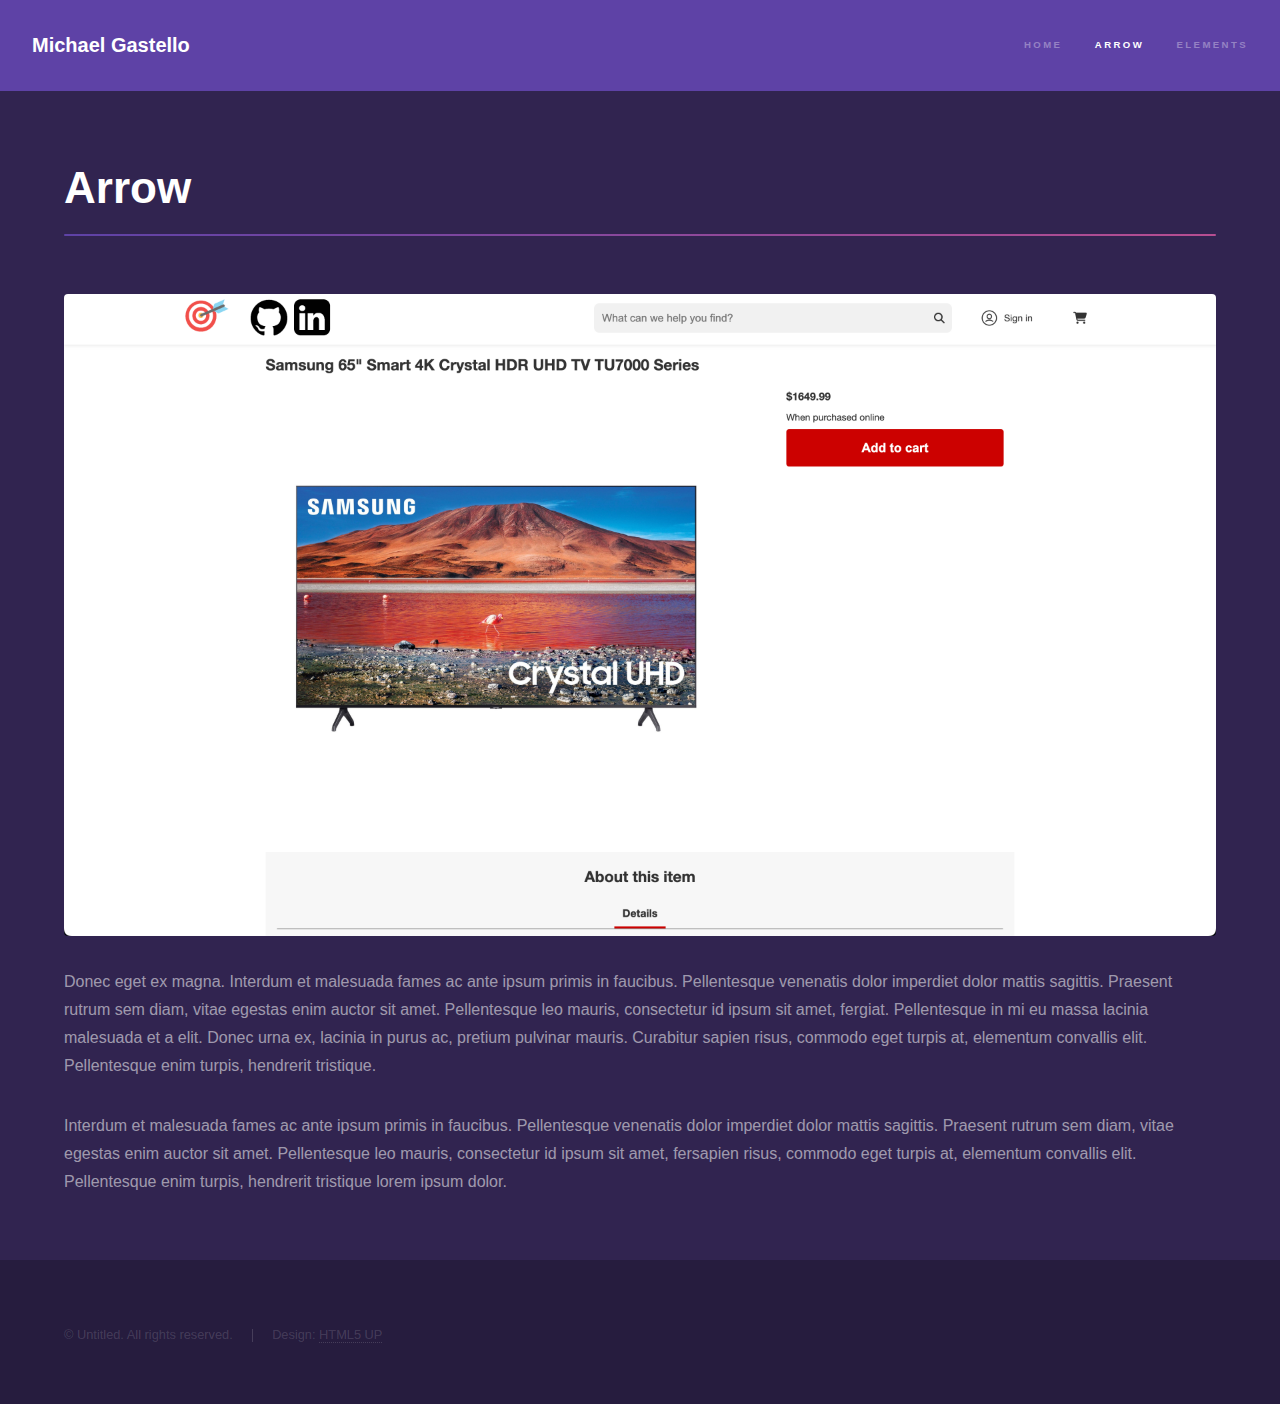
==== commit 2d6300e3: "working on portfolio" ====
--- a/Arrow.html
+++ b/Arrow.html
@@ -16,7 +16,7 @@
 
 		<!-- Header -->
 			<header id="header">
-				<a href="index.html" class="title">Hyperspace</a>
+				<a href="index.html" class="title">Michael Gastello</a>
 				<nav>
 					<ul>
 						<li><a href="index.html">Home</a></li>
@@ -32,8 +32,8 @@
 				<!-- Main -->
 					<section id="main" class="wrapper">
 						<div class="inner">
-							<h1 class="major">A Arrow Page</h1>
-							<span class="image fit"><img src="images/pic04.jpg" alt="" /></span>
+							<h1 class="major">Arrow</h1>
+							<span class="image fit"><img src="images/Arrow.png" alt="" /></span>
 							<p>Donec eget ex magna. Interdum et malesuada fames ac ante ipsum primis in faucibus. Pellentesque venenatis dolor imperdiet dolor mattis sagittis. Praesent rutrum sem diam, vitae egestas enim auctor sit amet. Pellentesque leo mauris, consectetur id ipsum sit amet, fergiat. Pellentesque in mi eu massa lacinia malesuada et a elit. Donec urna ex, lacinia in purus ac, pretium pulvinar mauris. Curabitur sapien risus, commodo eget turpis at, elementum convallis elit. Pellentesque enim turpis, hendrerit tristique.</p>
 							<p>Interdum et malesuada fames ac ante ipsum primis in faucibus. Pellentesque venenatis dolor imperdiet dolor mattis sagittis. Praesent rutrum sem diam, vitae egestas enim auctor sit amet. Pellentesque leo mauris, consectetur id ipsum sit amet, fersapien risus, commodo eget turpis at, elementum convallis elit. Pellentesque enim turpis, hendrerit tristique lorem ipsum dolor.</p>
 						</div>
--- a/assets/css/main.css
+++ b/assets/css/main.css
@@ -3917,9 +3917,10 @@
 			height: 50px;
 		}
 
-		a.site-imgs > img {
+		a.site-imgs, a.site-imgs > img {
 			display: flex;
 			justify-content: center;
 			align-items: center;
-			width: 20em;
+			width: 15em;
+			margin-left: 1em;
 		}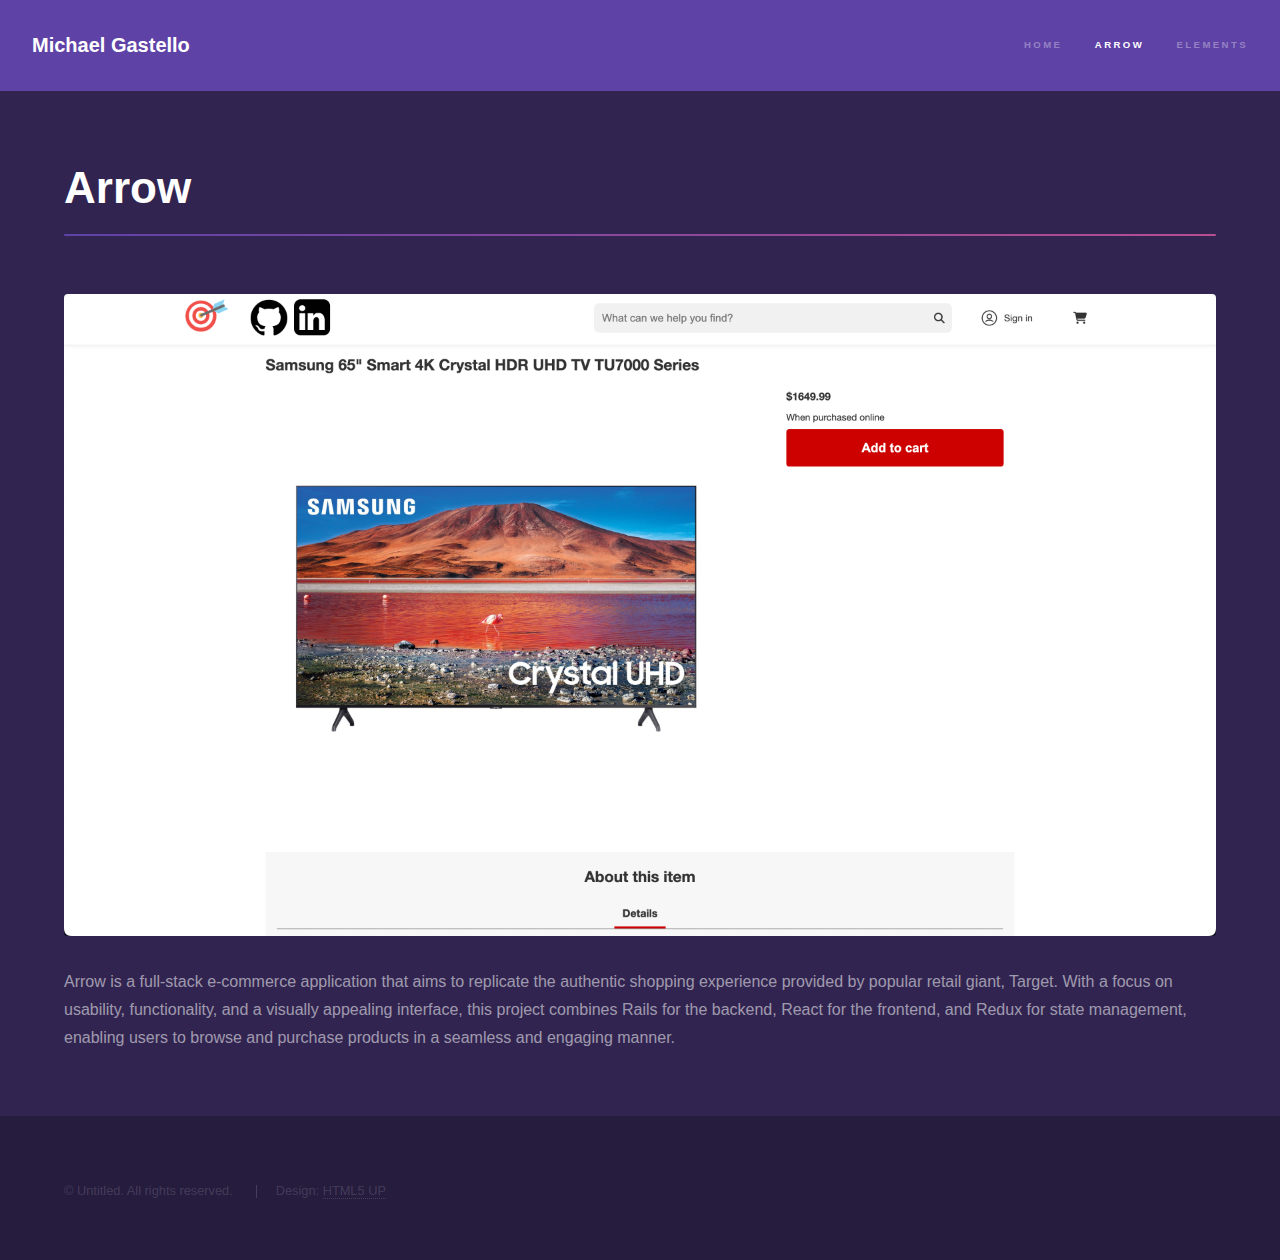
==== commit d605315f: "adding project descriptions" ====
--- a/Arrow.html
+++ b/Arrow.html
@@ -5,59 +5,69 @@
 	Free for personal and commercial use under the CCA 3.0 license (html5up.net/license)
 -->
 <html>
-	<head>
-		<title>Arrow - Hyperspace by HTML5 UP</title>
-		<meta charset="utf-8" />
-		<meta name="viewport" content="width=device-width, initial-scale=1, user-scalable=no" />
-		<link rel="stylesheet" href="assets/css/main.css" />
-		<noscript><link rel="stylesheet" href="assets/css/noscript.css" /></noscript>
-	</head>
-	<body class="is-preload">
 
-		<!-- Header -->
-			<header id="header">
-				<a href="index.html" class="title">Michael Gastello</a>
-				<nav>
-					<ul>
-						<li><a href="index.html">Home</a></li>
-						<li><a href="Arrow.html" class="active">Arrow</a></li>
-						<li><a href="elements.html">Elements</a></li>
-					</ul>
-				</nav>
-			</header>
+<head>
+	<title>Arrow - Hyperspace by HTML5 UP</title>
+	<meta charset="utf-8" />
+	<meta name="viewport" content="width=device-width, initial-scale=1, user-scalable=no" />
+	<link rel="stylesheet" href="assets/css/main.css" />
+	<noscript>
+		<link rel="stylesheet" href="assets/css/noscript.css" />
+	</noscript>
+</head>
 
-		<!-- Wrapper -->
-			<div id="wrapper">
+<body class="is-preload">
 
-				<!-- Main -->
-					<section id="main" class="wrapper">
-						<div class="inner">
-							<h1 class="major">Arrow</h1>
-							<span class="image fit"><img src="images/Arrow.png" alt="" /></span>
-							<p>Donec eget ex magna. Interdum et malesuada fames ac ante ipsum primis in faucibus. Pellentesque venenatis dolor imperdiet dolor mattis sagittis. Praesent rutrum sem diam, vitae egestas enim auctor sit amet. Pellentesque leo mauris, consectetur id ipsum sit amet, fergiat. Pellentesque in mi eu massa lacinia malesuada et a elit. Donec urna ex, lacinia in purus ac, pretium pulvinar mauris. Curabitur sapien risus, commodo eget turpis at, elementum convallis elit. Pellentesque enim turpis, hendrerit tristique.</p>
-							<p>Interdum et malesuada fames ac ante ipsum primis in faucibus. Pellentesque venenatis dolor imperdiet dolor mattis sagittis. Praesent rutrum sem diam, vitae egestas enim auctor sit amet. Pellentesque leo mauris, consectetur id ipsum sit amet, fersapien risus, commodo eget turpis at, elementum convallis elit. Pellentesque enim turpis, hendrerit tristique lorem ipsum dolor.</p>
-						</div>
-					</section>
+	<!-- Header -->
+	<header id="header">
+		<a href="index.html" class="title">Michael Gastello</a>
+		<nav>
+			<ul>
+				<li><a href="index.html">Home</a></li>
+				<li><a href="Arrow.html" class="active">Arrow</a></li>
+				<li><a href="elements.html">Elements</a></li>
+			</ul>
+		</nav>
+	</header>
 
+	<!-- Wrapper -->
+	<div id="wrapper">
+
+		<!-- Main -->
+		<section id="main" class="wrapper">
+			<div class="inner">
+				<h1 class="major">Arrow</h1>
+				<span class="image fit"><img src="images/Arrow.png" alt="" /></span>
+				<p>Arrow is a full-stack e-commerce application that aims to replicate the authentic
+					shopping experience provided by popular retail giant, Target. With a focus on usability,
+					functionality, and a visually appealing interface, this project combines Rails for the
+					backend, React for the frontend, and Redux for state management, enabling users to browse and
+					purchase products in a seamless and
+					engaging manner.</p>
 			</div>
+		</section>
 
-		<!-- Footer -->
-			<footer id="footer" class="wrapper alt">
-				<div class="inner">
-					<ul class="menu">
-						<li>&copy; Untitled. All rights reserved.</li><li>Design: <a href="http://html5up.net">HTML5 UP</a></li>
-					</ul>
-				</div>
-			</footer>
+	</div>
 
-		<!-- Scripts -->
-			<script src="assets/js/jquery.min.js"></script>
-			<script src="assets/js/jquery.scrollex.min.js"></script>
-			<script src="assets/js/jquery.scrolly.min.js"></script>
-			<script src="assets/js/browser.min.js"></script>
-			<script src="assets/js/breakpoints.min.js"></script>
-			<script src="assets/js/util.js"></script>
-			<script src="assets/js/main.js"></script>
+	<!-- Footer -->
+	<footer id="footer" class="wrapper alt">
+		<div class="inner">
+			<ul class="menu">
+				<li>&copy; Untitled. All rights reserved.</li>
+				<li>Design: <a href="http://html5up.net">HTML5 UP</a></li>
+			</ul>
+		</div>
+	</footer>
 
-	</body>
+	<!-- Scripts -->
+	<script src="assets/js/jquery.min.js"></script>
+	<script src="assets/js/jquery.scrollex.min.js"></script>
+	<script src="assets/js/jquery.scrolly.min.js"></script>
+	<script src="assets/js/browser.min.js"></script>
+	<script src="assets/js/breakpoints.min.js"></script>
+	<script src="assets/js/util.js"></script>
+	<script src="assets/js/main.js"></script>
+
+</body>
+
 </html>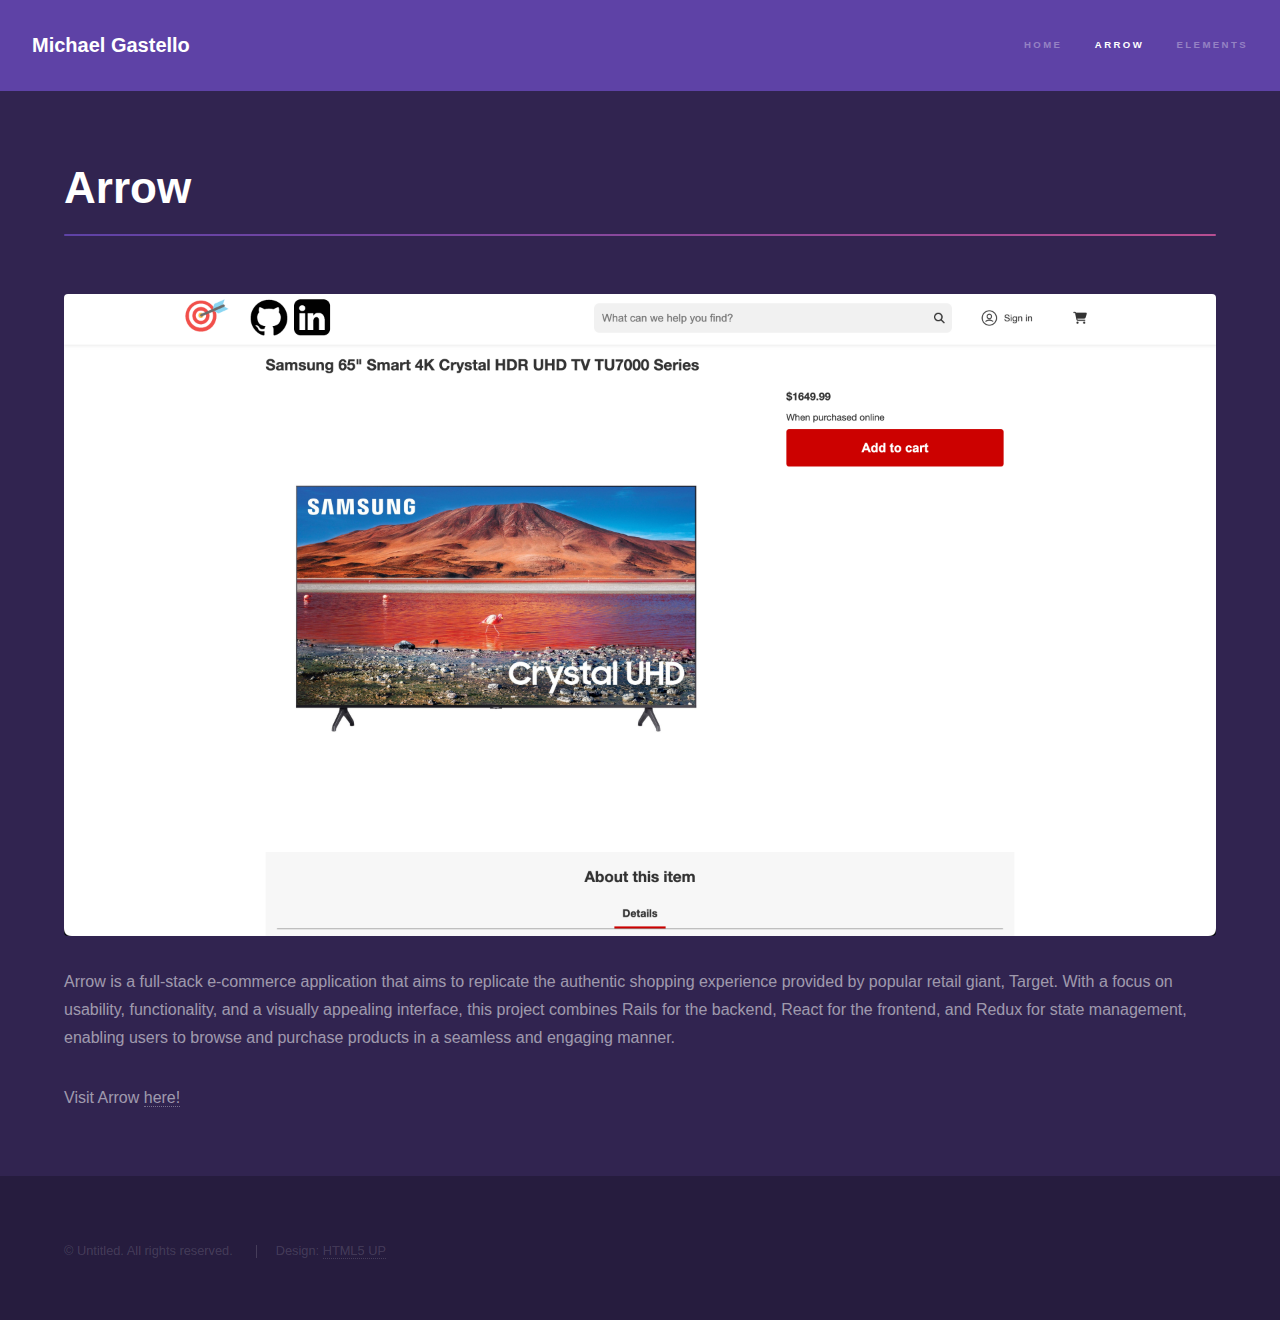
==== commit feeddeba: "added live link to project pages" ====
--- a/Arrow.html
+++ b/Arrow.html
@@ -44,6 +44,8 @@
 					backend, React for the frontend, and Redux for state management, enabling users to browse and
 					purchase products in a seamless and
 					engaging manner.</p>
+				<p>Visit Arrow <a href="http://arrow-8xvn.onrender.com/">here!</a></p>
+
 			</div>
 		</section>
 
--- a/assets/css/main.css
+++ b/assets/css/main.css
@@ -2907,7 +2907,7 @@
 
 		.split > :nth-child(2n - 1) {
 			padding-right: 2.5em;
-			border-right: solid 1px rgba(255, 255, 255, 0.15);
+			/* border-right: solid 1px rgba(255, 255, 255, 0.15); */
 		}
 
 		.split > :nth-child(2n) {
@@ -3923,4 +3923,21 @@
 			align-items: center;
 			width: 15em;
 			margin-left: 1em;
+		}
+
+		.resume-button {
+			margin: 0 auto;
+			text-decoration: none;
+			width: 20%;
+		}
+
+		.my-pic {
+			height: 16vh;
+			border-radius: 50%;
+		}
+		
+		.intro-header {
+			display: flex;
+			align-items: center;
+			gap: 2vw;
 		}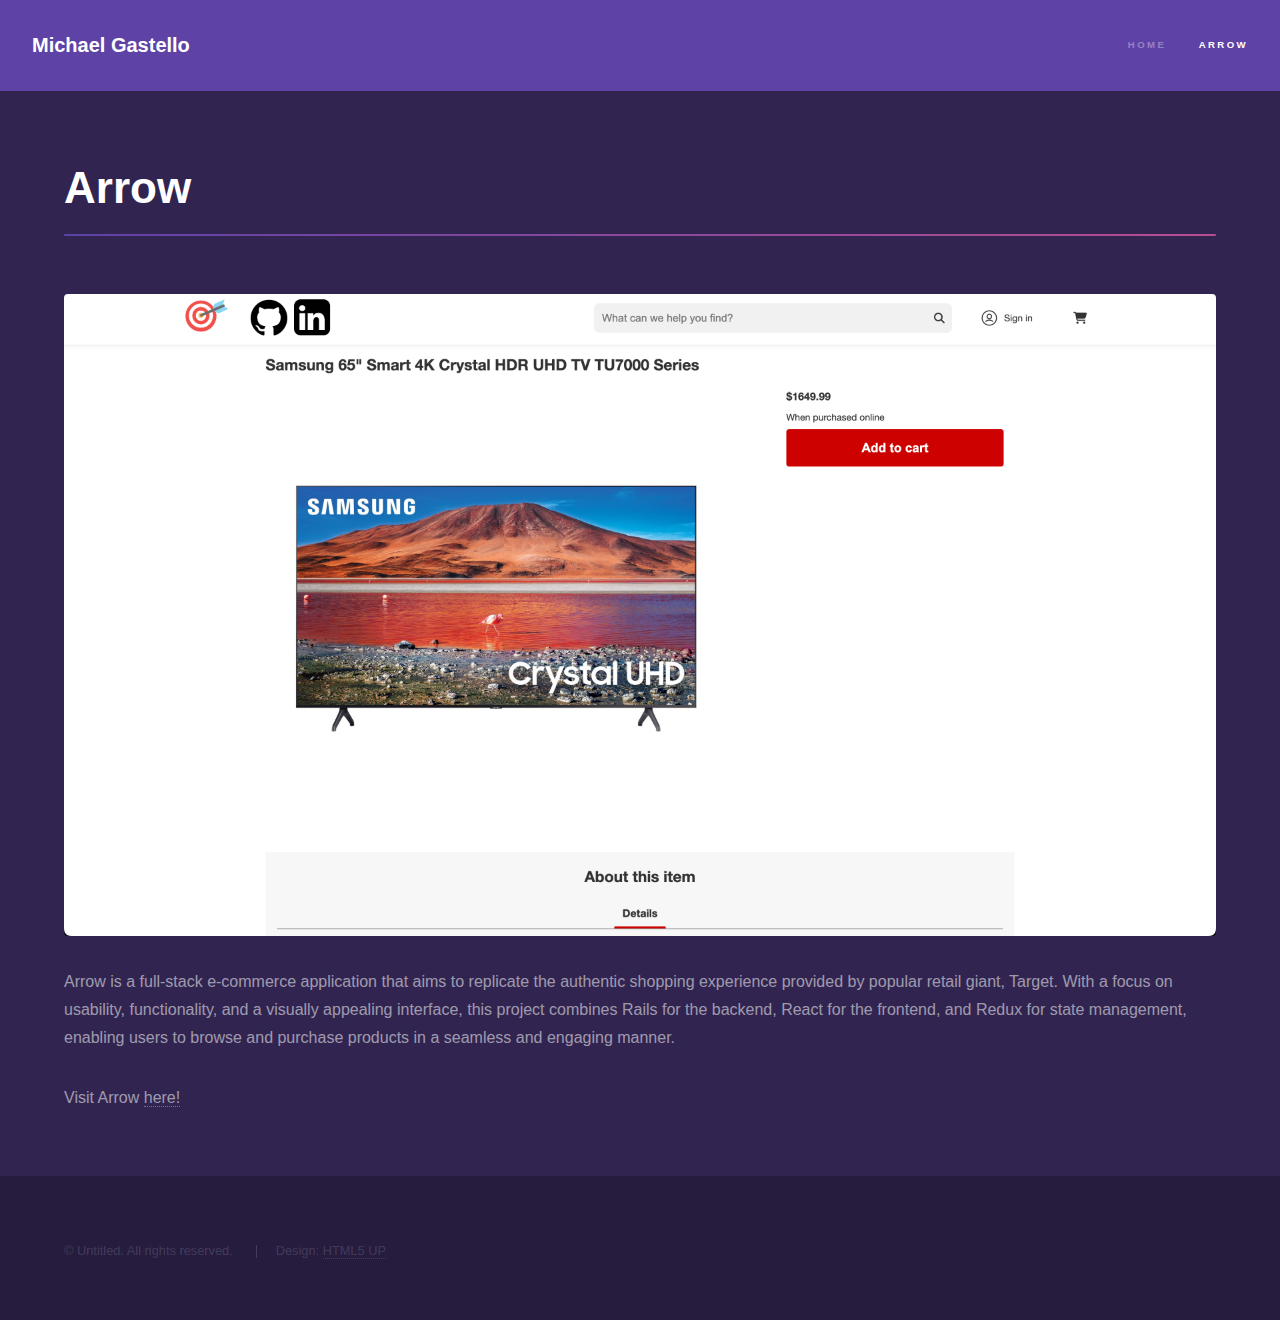
==== commit 54dc103e: "remove elements page" ====
--- a/Arrow.html
+++ b/Arrow.html
@@ -25,7 +25,6 @@
 			<ul>
 				<li><a href="index.html">Home</a></li>
 				<li><a href="Arrow.html" class="active">Arrow</a></li>
-				<li><a href="elements.html">Elements</a></li>
 			</ul>
 		</nav>
 	</header>
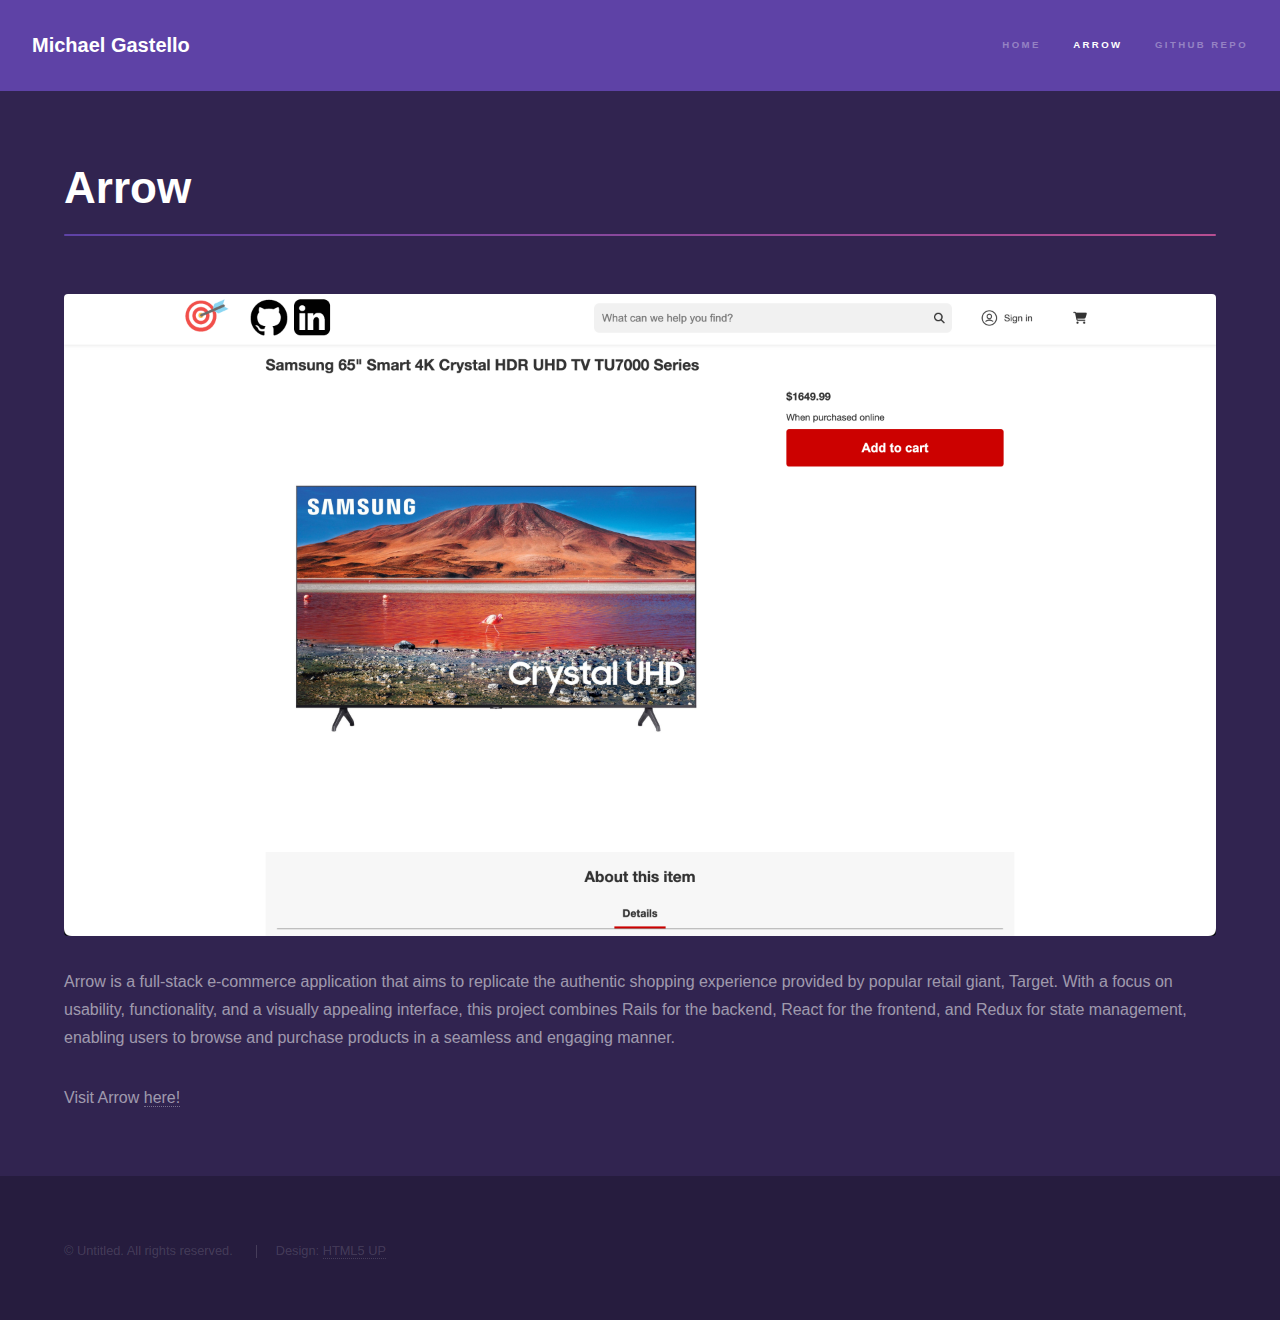
==== commit 950603d9: "added github repo to project pages" ====
--- a/Arrow.html
+++ b/Arrow.html
@@ -25,6 +25,7 @@
 			<ul>
 				<li><a href="index.html">Home</a></li>
 				<li><a href="Arrow.html" class="active">Arrow</a></li>
+				<li><a href="https://github.com/mgastello/Arrow" target="_blank" rel="noopener noreferrer">Github Repo</a></li>
 			</ul>
 		</nav>
 	</header>
@@ -43,7 +44,8 @@
 					backend, React for the frontend, and Redux for state management, enabling users to browse and
 					purchase products in a seamless and
 					engaging manner.</p>
-				<p>Visit Arrow <a href="http://arrow-8xvn.onrender.com/">here!</a></p>
+				<p>Visit Arrow <a href="http://arrow-8xvn.onrender.com/" target="_blank"
+						rel="noopener noreferrer">here!</a></p>
 
 			</div>
 		</section>
--- a/assets/css/main.css
+++ b/assets/css/main.css
@@ -234,7 +234,7 @@
 		font-size: 0.6em;
 	}
 
-	@media screen and (max-width: 736px) {
+	/* @media screen and (max-width: 736px) {
 
 		h1 {
 			font-size: 2em;
@@ -260,7 +260,7 @@
 			font-size: 0.6em;
 		}
 
-	}
+	} */
 
 	sub {
 		font-size: 0.8em;
@@ -3940,4 +3940,21 @@
 			display: flex;
 			align-items: center;
 			gap: 2vw;
+		}
+
+		.project-page-header {
+			display: flex;
+			gap: 1em;
+		}
+
+		.github-logo-img {
+			position: relative;
+			height: 44px;
+			line-height: 1.5;
+		}
+
+		.github-link {
+			height: 44px;
+			margin-top: 1em;
+			border-bottom: none;
 		}